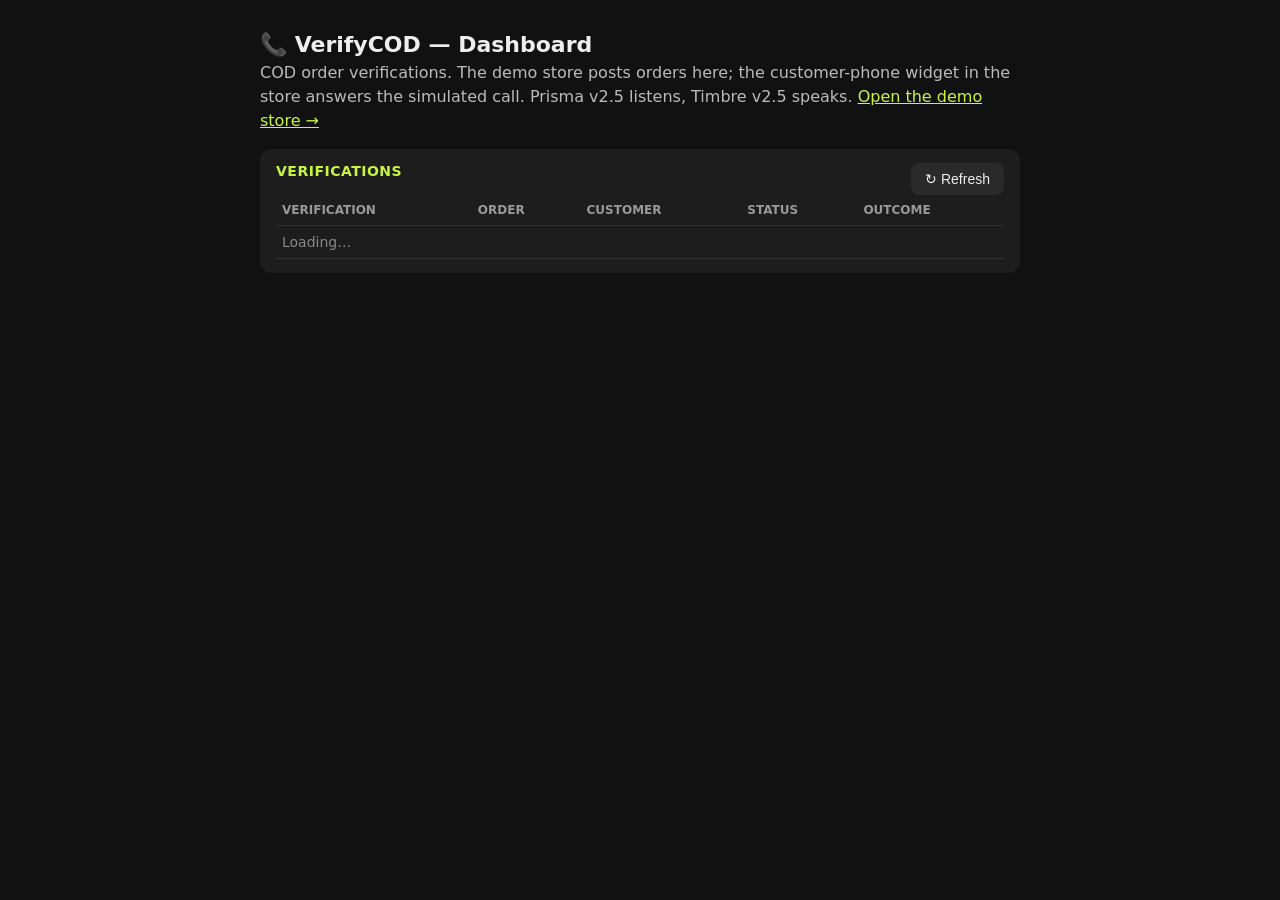
==== verifycod/static/dashboard.html @ 2746e182 "Add VerifyCOD API server" ====
<!doctype html>
<html lang="en">
<head>
<meta charset="utf-8">
<meta name="viewport" content="width=device-width, initial-scale=1">
<title>VerifyCOD — Dashboard</title>
<style>
  body { font-family: system-ui, sans-serif; max-width: 760px; margin: 32px auto; padding: 0 16px; background: #111; color: #eee; }
  h1 { font-size: 22px; margin-bottom: 2px; }
  .sub { color: #bbb; line-height: 1.5; margin-top: 4px; }
  .card { background: #1d1d1d; border-radius: 12px; padding: 14px 16px; margin-top: 14px; }
  .card h2 { font-size: 14px; margin: 0 0 8px; color: #c8f542; text-transform: uppercase; letter-spacing: .5px; }
  .row { display: flex; justify-content: space-between; gap: 12px; padding: 3px 0; font-size: 14px; }
  .row b { font-weight: 600; } .row span { color: #bbb; text-align: right; }
  button { font-size: 14px; padding: 8px 14px; border: 0; border-radius: 8px; background: #c8f542; cursor: pointer; }
  button.ghost { background: #2a2a2a; color: #eee; }
  table { width: 100%; border-collapse: collapse; font-size: 14px; }
  th, td { text-align: left; padding: 8px 6px; border-bottom: 1px solid #333; }
  th { color: #999; font-size: 12px; text-transform: uppercase; }
  tr { cursor: pointer; } tr:hover td { background: #222; }
  .badge { display: inline-block; padding: 3px 10px; border-radius: 999px; font-weight: 700; font-size: 12px; }
  .badge.ok { background: #c8f542; color: #111; }
  .badge.warn { background: #f5b942; color: #111; }
  .badge.bad { background: #f56a42; color: #111; }
  .badge.idle { background: #333; color: #ccc; }
  .turn { padding: 8px 10px; border-radius: 8px; margin-top: 8px; line-height: 1.45; font-size: 14px; }
  .turn.agent { background: #1d2b12; border-left: 3px solid #c8f542; }
  .turn.customer { background: #222; border-left: 3px solid #888; }
  .turn .who { font-size: 11px; text-transform: uppercase; color: #999; }
  pre { background: #0a0a0a; border-radius: 8px; padding: 12px; overflow-x: auto; font-size: 12px; line-height: 1.5; }
  a { color: #c8f542; }
</style>
</head>
<body>
<h1>📞 VerifyCOD — Dashboard</h1>
<p class="sub">COD order verifications. The demo store posts orders here; the
customer-phone widget in the store answers the simulated call. Prisma v2.5
listens, Timbre v2.5 speaks. <a href="http://127.0.0.1:8001/" target="_blank">Open the demo store →</a></p>

<div class="card">
  <h2>Verifications <button class="ghost" id="refreshBtn" style="float:right">↻ Refresh</button></h2>
  <table>
    <thead><tr><th>Verification</th><th>Order</th><th>Customer</th><th>Status</th><th>Outcome</th></tr></thead>
    <tbody id="rows"><tr><td colspan="5" style="color:#888">Loading…</td></tr></tbody>
  </table>
</div>

<div class="card" id="detailCard" style="display:none">
  <h2>Call detail — <span id="detailId"></span></h2>
  <div id="detailMeta"></div>
  <h2 style="margin-top:16px">Transcript</h2>
  <div id="detailTranscript"></div>
  <h2 style="margin-top:16px">Outcome JSON</h2>
  <pre id="detailOutcome">—</pre>
</div>

<script>
const $ = id => document.getElementById(id);
const badge = (status, outcome) => {
  const key = outcome || status;
  const cls = (key === 'CONFIRMED' || key === 'ADDRESS_UPDATED' || key === 'completed') ? 'ok'
    : (key === 'NEEDS_REVIEW' || key === 'needs_review' || key === 'calling' || key === 'queued') ? 'warn'
    : (key === 'CANCELLED_BY_CUSTOMER' || key === 'cancelled') ? 'bad' : 'idle';
  return `<span class="badge ${cls}">${key}</span>`;
};
async function load() {
  const res = await fetch('/v1/verifications?limit=50');
  const data = await res.json();
  $('rows').innerHTML = data.map(v => {
    const o = v.order || {};
    const cust = (o.customer || {}).name || '—';
    const item = (o.items || [{}])[0].name || '—';
    return `<tr data-id="${v.verification_id}">
      <td>${v.verification_id}</td>
      <td>${o.external_order_id || '—'} · ${item} ₹${o.amount || ''}</td>
      <td>${cust}</td>
      <td>${badge(v.status, null)}</td>
      <td>${v.outcome ? badge(null, v.outcome) : '—'}</td>
    </tr>`;
  }).join('') || '<tr><td colspan="5" style="color:#888">No verifications yet — buy something from the demo store.</td></tr>';
  document.querySelectorAll('#rows tr[data-id]').forEach(tr => {
    tr.onclick = () => showDetail(tr.dataset.id);
  });
}
async function showDetail(id) {
  const res = await fetch('/v1/verifications/' + id);
  const v = await res.json();
  const o = v.order || {};
  $('detailCard').style.display = 'block';
  $('detailId').textContent = id;
  $('detailMeta').innerHTML =
    `<div class="row"><b>Customer</b><span>${(o.customer || {}).name || '—'} — ${(o.customer || {}).phone || ''}</span></div>
     <div class="row"><b>Order</b><span>${o.external_order_id || '—'} · ₹${o.amount || ''} ${o.payment_mode || ''}</span></div>
     <div class="row"><b>Status</b><span>${v.status} · attempts ${v.attempts}</span></div>`;
  $('detailTranscript').innerHTML = (v.transcript || []).map(t =>
    `<div class="turn ${t.speaker}"><div class="who">${t.speaker === 'agent' ? '🤖 Agent' : '🧑 Customer'}</div>${t.text}</div>`
  ).join('') || '<p style="color:#888">No turns yet.</p>';
  $('detailOutcome').textContent = v.outcome_detail ? JSON.stringify(v.outcome_detail, null, 2) : '— (call not finished)';
}
$('refreshBtn').onclick = load;
load();
setInterval(load, 5000);
</script>
</body>
</html>
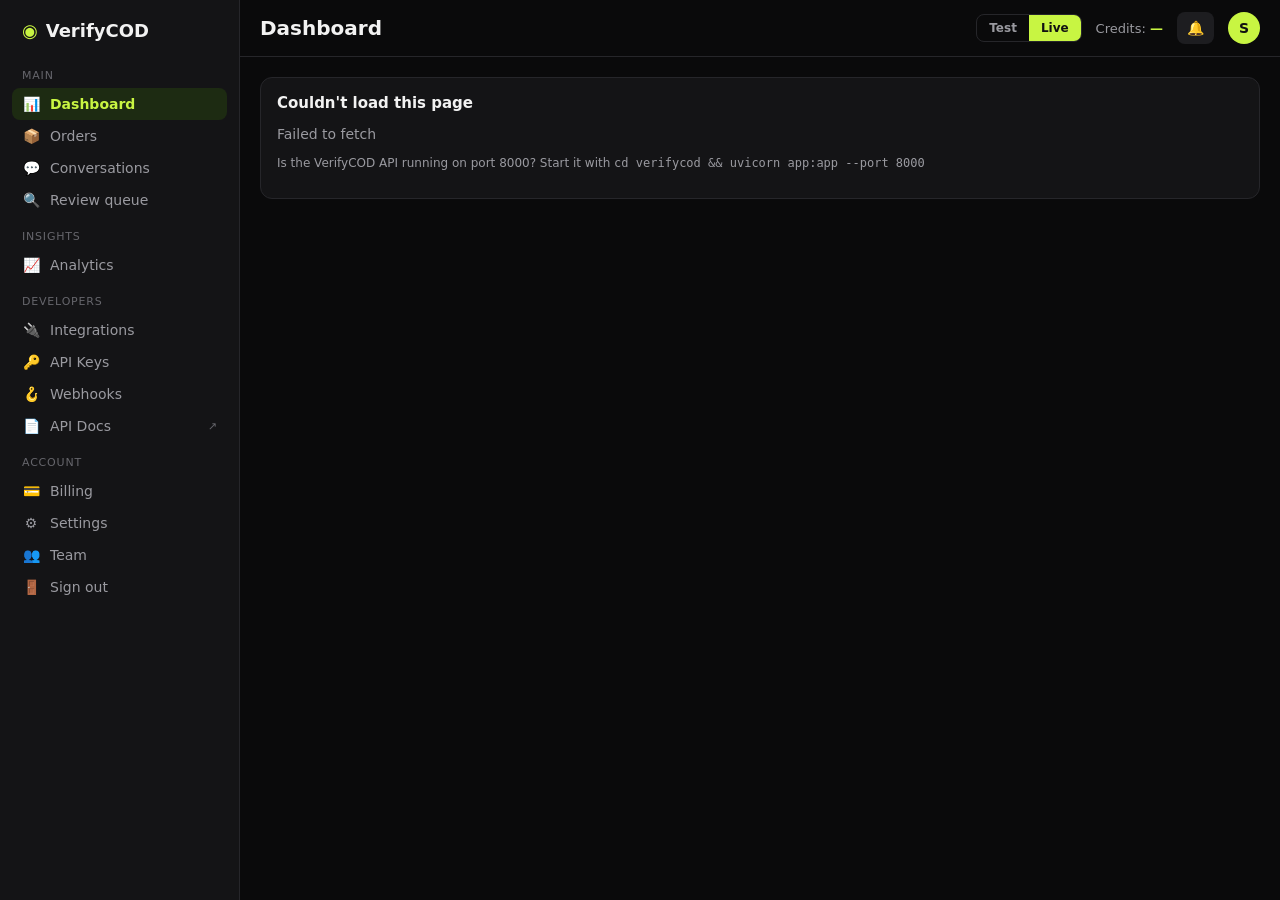
==== commit 4a1a36b1: "Add merchant dashboard" ====
--- a/verifycod/static/dashboard.html
+++ b/verifycod/static/dashboard.html
@@ -5,101 +5,1007 @@
 <meta name="viewport" content="width=device-width, initial-scale=1">
 <title>VerifyCOD — Dashboard</title>
 <style>
-  body { font-family: system-ui, sans-serif; max-width: 760px; margin: 32px auto; padding: 0 16px; background: #111; color: #eee; }
-  h1 { font-size: 22px; margin-bottom: 2px; }
-  .sub { color: #bbb; line-height: 1.5; margin-top: 4px; }
-  .card { background: #1d1d1d; border-radius: 12px; padding: 14px 16px; margin-top: 14px; }
-  .card h2 { font-size: 14px; margin: 0 0 8px; color: #c8f542; text-transform: uppercase; letter-spacing: .5px; }
-  .row { display: flex; justify-content: space-between; gap: 12px; padding: 3px 0; font-size: 14px; }
-  .row b { font-weight: 600; } .row span { color: #bbb; text-align: right; }
-  button { font-size: 14px; padding: 8px 14px; border: 0; border-radius: 8px; background: #c8f542; cursor: pointer; }
-  button.ghost { background: #2a2a2a; color: #eee; }
-  table { width: 100%; border-collapse: collapse; font-size: 14px; }
-  th, td { text-align: left; padding: 8px 6px; border-bottom: 1px solid #333; }
-  th { color: #999; font-size: 12px; text-transform: uppercase; }
-  tr { cursor: pointer; } tr:hover td { background: #222; }
+  :root {
+    --bg: #0a0a0b; --panel: #141416; --panel2: #1d1d20; --line: #26262a;
+    --text: #f2f2f2; --muted: #9a9aa0; --faint: #66666c;
+    --lime: #c8f542; --lime-dim: #1d2b12; --amber: #f5b942; --red: #f56a42; --green: #2fbf4a; --blue: #6aa9ff;
+  }
+  * { box-sizing: border-box; }
+  body { margin: 0; background: var(--bg); color: var(--text); font-family: system-ui, -apple-system, sans-serif; font-size: 14px; }
+  a { color: var(--lime); text-decoration: none; }
+  button { font: inherit; cursor: pointer; border: 0; border-radius: 8px; padding: 8px 14px; background: var(--lime); color: #111; font-weight: 600; }
+  button.ghost { background: var(--panel2); color: var(--text); border: 1px solid var(--line); }
+  button.danger { background: var(--red); color: #fff; }
+  button.sm { padding: 5px 10px; font-size: 12px; }
+  button:disabled { opacity: .45; cursor: default; }
+  input, select, textarea { background: #222; border: 1px solid #444; color: var(--text); border-radius: 8px; padding: 8px 10px; font: inherit; font-size: 13px; }
+  input:focus, select:focus, textarea:focus { outline: 1px solid var(--lime); border-color: var(--lime); }
+  label { display: block; font-size: 12px; color: var(--muted); margin: 12px 0 4px; }
+  h1 { font-size: 20px; margin: 0; }
+  h2 { font-size: 15px; margin: 0 0 10px; }
+  h3 { font-size: 13px; margin: 0 0 8px; color: var(--muted); text-transform: uppercase; letter-spacing: .5px; }
+
+  .shell { display: flex; min-height: 100vh; }
+  .sidebar { width: 240px; flex-shrink: 0; background: var(--panel); border-right: 1px solid var(--line); padding: 16px 12px; position: sticky; top: 0; height: 100vh; overflow-y: auto; }
+  .logo { font-size: 18px; font-weight: 800; padding: 4px 10px 14px; display: flex; align-items: center; gap: 8px; }
+  .logo .dot { color: var(--lime); }
+  .nav-sec { font-size: 11px; color: var(--faint); text-transform: uppercase; letter-spacing: .8px; padding: 14px 10px 6px; }
+  .nav-item { display: flex; align-items: center; gap: 10px; padding: 8px 10px; border-radius: 8px; color: var(--muted); cursor: pointer; font-size: 14px; }
+  .nav-item:hover { background: var(--panel2); color: var(--text); }
+  .nav-item.active { background: var(--lime-dim); color: var(--lime); font-weight: 600; }
+  .nav-item .ico { width: 18px; text-align: center; }
+  .nav-item .cnt { margin-left: auto; background: var(--amber); color: #111; font-size: 11px; font-weight: 700; border-radius: 999px; padding: 1px 7px; }
+  .nav-item .ext { margin-left: auto; font-size: 11px; color: var(--faint); }
+  .main { flex: 1; min-width: 0; display: flex; flex-direction: column; }
+  .topbar { display: flex; align-items: center; gap: 14px; padding: 12px 20px; border-bottom: 1px solid var(--line); background: var(--bg); position: sticky; top: 0; z-index: 20; }
+  .topbar .spacer { flex: 1; }
+  .hamburger { display: none; background: var(--panel2); color: var(--text); padding: 8px 10px; }
+  .mode-toggle { display: flex; border: 1px solid var(--line); border-radius: 8px; overflow: hidden; }
+  .mode-toggle button { border-radius: 0; padding: 6px 12px; background: transparent; color: var(--muted); font-size: 12px; }
+  .mode-toggle button.on { background: var(--lime); color: #111; }
+  .credits { font-size: 13px; color: var(--muted); white-space: nowrap; }
+  .credits b { color: var(--lime); }
+  .bell { position: relative; background: var(--panel2); color: var(--text); padding: 8px 10px; }
+  .bell .dot { position: absolute; top: 6px; right: 6px; width: 8px; height: 8px; border-radius: 50%; background: var(--red); }
+  .avatar { width: 32px; height: 32px; border-radius: 50%; background: var(--lime); color: #111; font-weight: 700; display: flex; align-items: center; justify-content: center; cursor: pointer; flex-shrink: 0; }
+  .content { padding: 20px; max-width: 1180px; width: 100%; margin: 0 auto; }
+  .page-sub { color: var(--muted); font-size: 13px; margin: 4px 0 18px; }
+
+  .grid { display: grid; gap: 14px; }
+  .grid.kpis { grid-template-columns: repeat(auto-fit, minmax(160px, 1fr)); }
+  .grid.two { grid-template-columns: 1.6fr 1fr; }
+  .grid.three { grid-template-columns: repeat(3, 1fr); }
+  .card { background: var(--panel); border: 1px solid var(--line); border-radius: 12px; padding: 16px; margin-bottom: 14px; }
+  .kpi .num { font-size: 26px; font-weight: 800; margin: 4px 0 2px; }
+  .kpi .lbl { color: var(--muted); font-size: 12px; }
   .badge { display: inline-block; padding: 3px 10px; border-radius: 999px; font-weight: 700; font-size: 12px; }
-  .badge.ok { background: #c8f542; color: #111; }
-  .badge.warn { background: #f5b942; color: #111; }
-  .badge.bad { background: #f56a42; color: #111; }
+  .badge.ok { background: var(--lime); color: #111; }
+  .badge.warn { background: var(--amber); color: #111; }
+  .badge.bad { background: var(--red); color: #fff; }
   .badge.idle { background: #333; color: #ccc; }
-  .turn { padding: 8px 10px; border-radius: 8px; margin-top: 8px; line-height: 1.45; font-size: 14px; }
-  .turn.agent { background: #1d2b12; border-left: 3px solid #c8f542; }
-  .turn.customer { background: #222; border-left: 3px solid #888; }
-  .turn .who { font-size: 11px; text-transform: uppercase; color: #999; }
+  .badge.info { background: #22344d; color: var(--blue); }
+  table { width: 100%; border-collapse: collapse; font-size: 13px; }
+  th { text-align: left; color: var(--muted); font-size: 11px; text-transform: uppercase; letter-spacing: .5px; padding: 8px 10px; border-bottom: 1px solid var(--line); }
+  td { padding: 10px; border-bottom: 1px solid var(--line); vertical-align: middle; }
+  tr:hover td { background: var(--panel2); }
+  tr.clickable { cursor: pointer; }
+  .mono { font-family: ui-monospace, monospace; font-size: 12px; }
+  .muted { color: var(--muted); }
+  .small { font-size: 12px; }
+  .row-flex { display: flex; gap: 10px; align-items: center; flex-wrap: wrap; }
+  .alert { border: 1px solid var(--amber); background: #2a2113; border-radius: 10px; padding: 10px 14px; font-size: 13px; margin-bottom: 10px; }
+  .alert.red { border-color: var(--red); background: #2a1512; }
+  .feed-item { padding: 10px 0; border-bottom: 1px solid var(--line); font-size: 13px; }
+  .feed-item:last-child { border-bottom: 0; }
+  .empty { text-align: center; color: var(--muted); padding: 36px 16px; }
+  .empty button { margin-top: 12px; }
+  .tabs { display: flex; gap: 4px; border-bottom: 1px solid var(--line); margin-bottom: 16px; flex-wrap: wrap; }
+  .tabs button { background: transparent; color: var(--muted); border-radius: 8px 8px 0 0; padding: 8px 14px; }
+  .tabs button.on { color: var(--lime); border-bottom: 2px solid var(--lime); }
+  .chip { display: inline-block; padding: 2px 8px; border-radius: 999px; background: var(--panel2); border: 1px solid var(--line); font-size: 11px; margin: 2px 2px 2px 0; }
   pre { background: #0a0a0a; border-radius: 8px; padding: 12px; overflow-x: auto; font-size: 12px; line-height: 1.5; }
-  a { color: #c8f542; }
+  .turn { padding: 8px 10px; border-radius: 8px; margin-top: 8px; line-height: 1.5; font-size: 13px; }
+  .turn.agent { background: var(--lime-dim); border-left: 3px solid var(--lime); }
+  .turn.customer { background: var(--panel2); border-left: 3px solid #888; }
+  .turn .who { font-size: 10px; text-transform: uppercase; color: var(--muted); }
+  .turn.playing { outline: 1px solid var(--lime); }
+  .bar-row { display: flex; align-items: center; gap: 10px; margin: 8px 0; font-size: 13px; }
+  .bar-row .lbl { width: 130px; color: var(--muted); flex-shrink: 0; overflow: hidden; text-overflow: ellipsis; white-space: nowrap; }
+  .bar-track { flex: 1; height: 10px; background: var(--panel2); border-radius: 5px; overflow: hidden; }
+  .bar-fill { height: 100%; background: var(--lime); border-radius: 5px; }
+  .bar-row .val { width: 44px; text-align: right; }
+
+  .overlay { position: fixed; inset: 0; background: rgba(0,0,0,.6); z-index: 40; display: none; }
+  .overlay.open { display: block; }
+  .drawer { position: fixed; top: 0; right: 0; bottom: 0; width: min(480px, 92vw); background: var(--panel); border-left: 1px solid var(--line); z-index: 50; padding: 20px; overflow-y: auto; transform: translateX(100%); transition: transform .2s; }
+  .drawer.open { transform: translateX(0); }
+  .modal { position: fixed; top: 50%; left: 50%; transform: translate(-50%, -50%); width: min(560px, 92vw); background: var(--panel); border: 1px solid var(--line); border-radius: 14px; z-index: 60; padding: 20px; display: none; max-height: 86vh; overflow-y: auto; }
+  .modal.open { display: block; }
+  .search-overlay { position: fixed; top: 12vh; left: 50%; transform: translateX(-50%); width: min(560px, 92vw); background: var(--panel); border: 1px solid var(--line); border-radius: 14px; z-index: 60; padding: 14px; display: none; }
+  .search-overlay.open { display: block; }
+  .search-overlay input { width: 100%; font-size: 16px; padding: 12px; }
+  .search-hit { padding: 10px; border-radius: 8px; cursor: pointer; font-size: 13px; }
+  .search-hit:hover { background: var(--panel2); }
+  .toast { position: fixed; bottom: 20px; left: 50%; transform: translateX(-50%); background: var(--lime); color: #111; font-weight: 600; padding: 10px 18px; border-radius: 999px; z-index: 80; display: none; }
+  .toast.show { display: block; }
+
+  @media (max-width: 860px) {
+    .sidebar { position: fixed; left: 0; top: 0; bottom: 0; z-index: 45; transform: translateX(-100%); transition: transform .2s; }
+    .sidebar.open { transform: translateX(0); }
+    .hamburger { display: block; }
+    .grid.two, .grid.three { grid-template-columns: 1fr; }
+  }
 </style>
 </head>
 <body>
-<h1>📞 VerifyCOD — Dashboard</h1>
-<p class="sub">COD order verifications. The demo store posts orders here; the
-customer-phone widget in the store answers the simulated call. Prisma v2.5
-listens, Timbre v2.5 speaks. <a href="http://127.0.0.1:8001/" target="_blank">Open the demo store →</a></p>
-
-<div class="card">
-  <h2>Verifications <button class="ghost" id="refreshBtn" style="float:right">↻ Refresh</button></h2>
-  <table>
-    <thead><tr><th>Verification</th><th>Order</th><th>Customer</th><th>Status</th><th>Outcome</th></tr></thead>
-    <tbody id="rows"><tr><td colspan="5" style="color:#888">Loading…</td></tr></tbody>
-  </table>
+<div class="shell">
+  <aside class="sidebar" id="sidebar">
+    <div class="logo"><span class="dot">◉</span> VerifyCOD</div>
+    <div class="nav-sec">Main</div>
+    <div class="nav-item" data-route="#/"><span class="ico">📊</span> Dashboard</div>
+    <div class="nav-item" data-route="#/orders"><span class="ico">📦</span> Orders</div>
+    <div class="nav-item" data-route="#/conversations"><span class="ico">💬</span> Conversations</div>
+    <div class="nav-item" data-route="#/review"><span class="ico">🔍</span> Review queue <span class="cnt" id="reviewCount" style="display:none">0</span></div>
+    <div class="nav-sec">Insights</div>
+    <div class="nav-item" data-route="#/analytics"><span class="ico">📈</span> Analytics</div>
+    <div class="nav-sec">Developers</div>
+    <div class="nav-item" data-route="#/integrations"><span class="ico">🔌</span> Integrations</div>
+    <div class="nav-item" data-route="#/developers/keys"><span class="ico">🔑</span> API Keys</div>
+    <div class="nav-item" data-route="#/developers/webhooks"><span class="ico">🪝</span> Webhooks</div>
+    <div class="nav-item" data-route="https://github.com/Shahjan00/VerifyCOD" data-external="1"><span class="ico">📄</span> API Docs <span class="ext">↗</span></div>
+    <div class="nav-sec">Account</div>
+    <div class="nav-item" data-route="#/billing"><span class="ico">💳</span> Billing</div>
+    <div class="nav-item" data-route="#/settings"><span class="ico">⚙️</span> Settings</div>
+    <div class="nav-item" data-route="#/team"><span class="ico">👥</span> Team</div>
+    <div class="nav-item" data-route="#/logout"><span class="ico">🚪</span> Sign out</div>
+  </aside>
+
+  <div class="main">
+    <div class="topbar">
+      <button class="hamburger" id="hamburger">☰</button>
+      <h1 id="pageTitle">Dashboard</h1>
+      <div class="spacer" style="flex:1"></div>
+      <div class="mode-toggle" id="modeToggle">
+        <button data-mode="test">Test</button>
+        <button data-mode="live" class="on">Live</button>
+      </div>
+      <span class="credits">Credits: <b id="creditsLeft">—</b></span>
+      <button class="bell" id="bellBtn">🔔<span class="dot" id="bellDot" style="display:none"></span></button>
+      <div class="avatar" id="avatarBtn" title="StyleKart — Owner">S</div>
+    </div>
+    <div class="content" id="app"></div>
+  </div>
 </div>
 
-<div class="card" id="detailCard" style="display:none">
-  <h2>Call detail — <span id="detailId"></span></h2>
-  <div id="detailMeta"></div>
-  <h2 style="margin-top:16px">Transcript</h2>
-  <div id="detailTranscript"></div>
-  <h2 style="margin-top:16px">Outcome JSON</h2>
-  <pre id="detailOutcome">—</pre>
+<div class="overlay" id="overlay"></div>
+<aside class="drawer" id="drawer"></aside>
+<div class="modal" id="modal"></div>
+<div class="search-overlay" id="searchOverlay">
+  <input id="searchInput" placeholder="Search order id, phone, customer…  (Esc to close)" autocomplete="off">
+  <div id="searchResults" style="margin-top:8px"></div>
 </div>
+<div class="toast" id="toast"></div>
 
 <script>
+const API = 'http://127.0.0.1:8000';
 const $ = id => document.getElementById(id);
-const badge = (status, outcome) => {
-  const key = outcome || status;
-  const cls = (key === 'CONFIRMED' || key === 'ADDRESS_UPDATED' || key === 'completed') ? 'ok'
-    : (key === 'NEEDS_REVIEW' || key === 'needs_review' || key === 'calling' || key === 'queued') ? 'warn'
-    : (key === 'CANCELLED_BY_CUSTOMER' || key === 'cancelled') ? 'bad' : 'idle';
-  return `<span class="badge ${cls}">${key}</span>`;
+const esc = s => String(s ?? '').replace(/[&<>"']/g, c => ({'&':'&amp;','<':'&lt;','>':'&gt;','"':'&quot;',"'":'&#39;'}[c]));
+const fmtINR = n => '₹' + Number(n || 0).toLocaleString('en-IN');
+const fmtDate = t => t ? new Date(t * 1000).toLocaleString('en-IN', { day: 'numeric', month: 'short', hour: '2-digit', minute: '2-digit' }) : '—';
+const maskPhone = p => { const d = String(p || '').replace(/\D/g, ''); return d.length > 4 ? '+' + d.slice(0, 2) + ' ' + d.slice(2, 7) + '****' + d.slice(-1) : p; };
+
+async function api(path, opts = {}) {
+  const res = await fetch(API + path, {
+    headers: { 'Content-Type': 'application/json', ...(opts.headers || {}) },
+    ...opts,
+  });
+  const data = await res.json().catch(() => ({}));
+  if (!res.ok) throw new Error(data.detail || ('HTTP ' + res.status));
+  return data;
+}
+function toast(msg) {
+  const t = $('toast'); t.textContent = msg; t.classList.add('show');
+  setTimeout(() => t.classList.remove('show'), 2600);
+}
+function copyText(txt, msg) {
+  (navigator.clipboard ? navigator.clipboard.writeText(txt) : Promise.reject())
+    .then(() => toast(msg || 'Copied'))
+    .catch(() => { const ta = document.createElement('textarea'); ta.value = txt; document.body.appendChild(ta); ta.select(); document.execCommand('copy'); ta.remove(); toast(msg || 'Copied'); });
+}
+
+function openDrawer(html) { $('drawer').innerHTML = html; $('drawer').classList.add('open'); $('overlay').classList.add('open'); }
+function closeDrawer() { $('drawer').classList.remove('open'); if (!$('modal').classList.contains('open')) $('overlay').classList.remove('open'); $('sidebar').classList.remove('open'); }
+function openModal(html) { $('modal').innerHTML = html; $('modal').classList.add('open'); $('overlay').classList.add('open'); }
+function closeModal() { $('modal').classList.remove('open'); if (!$('drawer').classList.contains('open')) $('overlay').classList.remove('open'); }
+$('overlay').onclick = () => { closeDrawer(); closeModal(); closeSearch(); };
+$('hamburger').onclick = () => $('sidebar').classList.toggle('open');
+
+let mode = localStorage.getItem('vc_mode') || 'live';
+function renderMode() {
+  document.querySelectorAll('#modeToggle button').forEach(b => b.classList.toggle('on', b.dataset.mode === mode));
+}
+document.querySelectorAll('#modeToggle button').forEach(b => b.onclick = () => {
+  mode = b.dataset.mode; localStorage.setItem('vc_mode', mode); renderMode();
+  toast(mode === 'test' ? 'Test mode — sandbox data only' : 'Live mode');
+  route();
+});
+renderMode();
+
+function openSearch() { $('searchOverlay').classList.add('open'); $('searchInput').value = ''; $('searchResults').innerHTML = ''; $('searchInput').focus(); }
+function closeSearch() { $('searchOverlay').classList.remove('open'); }
+document.addEventListener('keydown', e => {
+  if ((e.metaKey || e.ctrlKey) && e.key.toLowerCase() === 'k') { e.preventDefault(); openSearch(); }
+  if (e.key === 'Escape') { closeSearch(); closeDrawer(); closeModal(); }
+});
+let searchCache = null;
+$('searchInput').addEventListener('input', async e => {
+  const q = e.target.value.trim().toLowerCase();
+  if (q.length < 2) { $('searchResults').innerHTML = ''; return; }
+  try {
+    if (!searchCache) searchCache = await api('/v1/verifications?limit=100');
+    const hits = searchCache.filter(v => {
+      const o = v.order || {};
+      return (v.verification_id || '').toLowerCase().includes(q)
+        || (o.external_order_id || '').toLowerCase().includes(q)
+        || ((o.customer || {}).name || '').toLowerCase().includes(q)
+        || ((o.customer || {}).phone || '').includes(q);
+    }).slice(0, 8);
+    $('searchResults').innerHTML = hits.length ? hits.map(v => {
+      const o = v.order || {};
+      return `<div class="search-hit" onclick="closeSearch(); location.hash='#/orders'; openOrderDrawer('${v.verification_id}')">
+        <b>${esc((o.customer || {}).name || '—')}</b> · ${esc(o.external_order_id || v.verification_id)}
+        <span class="muted"> — ${esc(v.outcome || v.status)}</span></div>`;
+    }).join('') : '<p class="muted small" style="padding:8px">No matches.</p>';
+  } catch (err) { $('searchResults').innerHTML = '<p class="muted small" style="padding:8px">Search unavailable — is the API running?</p>'; }
+});
+
+function lineChart(days) {
+  const W = 560, H = 180, P = 28;
+  const maxV = Math.max(1, ...days.flatMap(d => [d.total || 0, d.confirmed || 0]));
+  const x = i => P + (i * (W - 2 * P)) / Math.max(1, days.length - 1);
+  const y = v => H - P - (v / maxV) * (H - 2 * P);
+  const line = key => days.map((d, i) => (i ? 'L' : 'M') + x(i).toFixed(1) + ',' + y(d[key] || 0).toFixed(1)).join(' ');
+  const pts = (key, color) => days.map((d, i) => `<circle cx="${x(i)}" cy="${y(d[key] || 0)}" r="3" fill="${color}"/>`).join('');
+  return `<svg viewBox="0 0 ${W} ${H}" style="width:100%">
+    <line x1="${P}" y1="${H - P}" x2="${W - P}" y2="${H - P}" stroke="#26262a"/>
+    <line x1="${P}" y1="${P}" x2="${P}" y2="${H - P}" stroke="#26262a"/>
+    <path d="${line('total')}" fill="none" stroke="#888" stroke-width="2"/>${pts('total', '#888')}
+    <path d="${line('confirmed')}" fill="none" stroke="#c8f542" stroke-width="2"/>${pts('confirmed', '#c8f542')}
+    <text x="${P}" y="14" fill="#9a9aa0" font-size="11">Total (grey) vs Confirmed (lime) — last ${days.length} days</text>
+    ${days.map((d, i) => `<text x="${x(i)}" y="${H - 8}" fill="#66666c" font-size="10" text-anchor="middle">${esc(d.date.slice(5))}</text>`).join('')}
+  </svg>`;
+}
+function donutChart(split) {
+  const total = Object.values(split).reduce((a, b) => a + b, 0) || 1;
+  const colors = { CONFIRMED: '#c8f542', ADDRESS_UPDATED: '#6aa9ff', CANCELLED_BY_CUSTOMER: '#f56a42', RESCHEDULED: '#f5b942', WRONG_PERSON: '#888', CALLBACK_REQUESTED: '#b48cf2', NEEDS_REVIEW: '#f5b942' };
+  let off = 25, segs = '';
+  for (const [k, v] of Object.entries(split)) {
+    const frac = v / total;
+    segs += `<circle r="15.915" cx="21" cy="21" fill="transparent" stroke="${colors[k] || '#888'}" stroke-width="6" stroke-dasharray="${(frac * 100).toFixed(1)} ${100 - frac * 100}" stroke-dashoffset="${off}"/>`;
+    off -= frac * 100;
+  }
+  return `<div style="display:flex; gap:16px; align-items:center; flex-wrap:wrap">
+    <svg viewBox="0 0 42 42" style="width:120px; height:120px">${segs}
+      <text x="21" y="22" fill="#f2f2f2" font-size="8" text-anchor="middle" font-weight="700">${total}</text>
+      <text x="21" y="29" fill="#9a9aa0" font-size="4.5" text-anchor="middle">calls</text></svg>
+    <div>${Object.entries(split).map(([k, v]) => `<div class="small" style="margin:4px 0"><span style="display:inline-block; width:10px; height:10px; border-radius:2px; background:${colors[k] || '#888'}; margin-right:6px"></span>${esc(k)} — <b>${v}</b> (${Math.round(v / total * 100)}%)</div>`).join('')}</div>
+  </div>`;
+}
+function barList(items) {
+  const max = Math.max(1, ...items.map(i => i.value));
+  return items.map(i => `<div class="bar-row"><span class="lbl">${esc(i.label)}</span>
+    <div class="bar-track"><div class="bar-fill" style="width:${Math.round(i.value / max * 100)}%"></div></div>
+    <span class="val">${i.value}</span></div>`).join('');
+}
+function outcomeBadge(v) {
+  const o = v.outcome || v.status;
+  const cls = (o === 'CONFIRMED' || o === 'ADDRESS_UPDATED') ? 'ok' : o === 'NEEDS_REVIEW' ? 'warn' : (o === 'CANCELLED_BY_CUSTOMER' || o === 'cancelled') ? 'bad' : 'idle';
+  return `<span class="badge ${cls}">${esc(o)}</span>`;
+}
+function statusBadge(s) {
+  const cls = s === 'completed' ? 'ok' : s === 'needs_review' ? 'warn' : s === 'cancelled' ? 'bad' : s === 'calling' ? 'info' : 'idle';
+  return `<span class="badge ${cls}">${esc(s)}</span>`;
+}
+// --- router ---
+const ROUTES = {
+  '/': { title: 'Dashboard', render: pageDashboard },
+  '/orders': { title: 'Orders', render: pageOrders },
+  '/conversations': { title: 'Conversations', render: pageConversations },
+  '/review': { title: 'Review queue', render: pageReview },
+  '/analytics': { title: 'Analytics', render: pageAnalytics },
+  '/integrations': { title: 'Integrations', render: pageIntegrations },
+  '/developers/keys': { title: 'API Keys', render: pageApiKeys },
+  '/developers/webhooks': { title: 'Webhooks', render: pageWebhooks },
+  '/billing': { title: 'Billing', render: pageBilling },
+  '/settings': { title: 'Settings', render: pageSettings },
+  '/team': { title: 'Team', render: pageTeam },
+  '/logout': { title: 'Signed out', render: pageLogout },
 };
-async function load() {
-  const res = await fetch('/v1/verifications?limit=50');
-  const data = await res.json();
-  $('rows').innerHTML = data.map(v => {
-    const o = v.order || {};
-    const cust = (o.customer || {}).name || '—';
-    const item = (o.items || [{}])[0].name || '—';
-    return `<tr data-id="${v.verification_id}">
-      <td>${v.verification_id}</td>
-      <td>${o.external_order_id || '—'} · ${item} ₹${o.amount || ''}</td>
-      <td>${cust}</td>
-      <td>${badge(v.status, null)}</td>
-      <td>${v.outcome ? badge(null, v.outcome) : '—'}</td>
-    </tr>`;
-  }).join('') || '<tr><td colspan="5" style="color:#888">No verifications yet — buy something from the demo store.</td></tr>';
-  document.querySelectorAll('#rows tr[data-id]').forEach(tr => {
-    tr.onclick = () => showDetail(tr.dataset.id);
+let pollers = [];
+function stopPollers() { pollers.forEach(clearInterval); pollers = []; }
+async function route() {
+  stopPollers(); closeDrawer();
+  const hash = location.hash.replace(/^#/, '') || '/';
+  const [path, param] = hash.split('/').filter(Boolean).length ? (() => {
+    const parts = hash.split('/').filter(Boolean);
+    if (parts[0] === 'conversations' && parts[1]) return ['/conversations/:id', parts[1]];
+    return ['/' + parts.join('/'), null];
+  })() : ['/', null];
+  const r = ROUTES[path] || ROUTES['/'];
+  $('pageTitle').textContent = r.title;
+  document.querySelectorAll('.nav-item[data-route]').forEach(n => {
+    const rt = n.dataset.route;
+    n.classList.toggle('active', !n.dataset.external && (rt === '#' + path || (path === '/' && rt === '#/')));
   });
-}
-async function showDetail(id) {
-  const res = await fetch('/v1/verifications/' + id);
-  const v = await res.json();
+  $('app').innerHTML = '<p class="muted">Loading…</p>';
+  try { await r.render($('app'), param); }
+  catch (err) { $('app').innerHTML = `<div class="card"><h2>Couldn't load this page</h2><p class="muted">${esc(err.message)}</p><p class="small muted">Is the VerifyCOD API running on port 8000? Start it with <span class="mono">cd verifycod && uvicorn app:app --port 8000</span></p></div>`; }
+  updateCredits(); updateReviewBadge();
+}
+window.addEventListener('hashchange', route);
+document.querySelectorAll('.nav-item[data-route]').forEach(n => n.onclick = () => {
+  if (n.dataset.external) { window.open(n.dataset.route, '_blank'); return; }
+  location.hash = n.dataset.route.slice(1) || '/';
+  $('sidebar').classList.remove('open');
+});
+$('bellBtn').onclick = async () => {
+  try {
+    const s = await api('/v1/analytics/summary');
+    const alerts = (s.alerts || []).map(a => `<div class="feed-item">⚠️ ${esc(a.message)}</div>`).join('');
+    const review = await api('/v1/verifications?status=needs_review&limit=5');
+    openModal(`<h2>Notifications</h2>${alerts || '<p class="muted">No alerts.</p>'}
+      <h3 style="margin-top:16px">Review queue</h3>
+      ${review.length ? review.map(v => `<div class="feed-item">${esc((v.order || {}).customer?.name || '—')} — ${esc(v.outcome || v.status)}</div>`).join('') : '<p class="muted">Review queue is clear.</p>'}
+      <div style="margin-top:16px; text-align:right"><button class="ghost" onclick="closeModal()">Close</button></div>`);
+    $('bellDot').style.display = 'none';
+  } catch (e) { toast('Could not load notifications'); }
+};
+$('avatarBtn').onclick = () => openModal(`<h2>StyleKart — Owner</h2>
+  <p class="muted">Signed in as the demo merchant (ID 1). No real auth in this demo build.</p>
+  <div class="row-flex"><button class="ghost" onclick="closeModal()">Close</button>
+  <button onclick="location.hash='#/logout'; closeModal()">Sign out</button></div>`);
+async function updateCredits() {
+  try { const b = await api('/v1/billing'); $('creditsLeft').textContent = Number(b.credits_left).toFixed(0); }
+  catch (e) { $('creditsLeft').textContent = '—'; }
+}
+async function updateReviewBadge() {
+  try {
+    const q = await api('/v1/verifications?status=needs_review&limit=100');
+    const el = $('reviewCount');
+    el.style.display = q.length ? '' : 'none'; el.textContent = q.length;
+    $('bellDot').style.display = q.length ? '' : 'none';
+  } catch (e) { /* ignore */ }
+}
+
+// --- shared: test order + CSV export ---
+async function sendTestOrder() {
+  const order = {
+    external_order_id: 'SK-TEST-' + Date.now(),
+    customer: { name: 'Ramesh Patel', phone: '+919876543210', language_hint: 'hi-en' },
+    address: { line1: 'Flat 302, Shanti Nagar', landmark: 'near Hanuman mandir', city: 'Vadodara', state: 'Gujarat', pincode: '390001' },
+    items: [{ name: 'Phone Case', qty: 1, price: 499 }],
+    amount: 499, currency: 'INR', payment_mode: 'COD',
+    options: { call_now: true, max_attempts: 3, metadata: { campaign: 'test' } },
+  };
+  const data = await api('/v1/orders', { method: 'POST', body: JSON.stringify(order) });
+  toast('Test order sent — ' + data.verification_id);
+  return data;
+}
+function downloadCsv(filename, rows) {
+  const csv = rows.map(r => r.map(c => '"' + String(c ?? '').replace(/"/g, '""') + '"').join(',')).join('\n');
+  const a = document.createElement('a');
+  a.href = URL.createObjectURL(new Blob([csv], { type: 'text/csv' }));
+  a.download = filename; a.click();
+}
+
+// --- 1. Dashboard ---
+async function pageDashboard(app) {
+  const s = await api('/v1/analytics/summary');
+  const k = s.kpis || {};
+  const modeBanner = mode === 'test' ? `<div class="alert">You're in <b>Test</b> mode — orders here are sandbox data. Switch to Live in the top bar for real orders.</div>` : '';
+  app.innerHTML = `
+    ${modeBanner}
+    ${(s.alerts || []).map(a => `<div class="alert ${a.type === 'error' ? 'red' : ''}">⚠️ ${esc(a.message)}</div>`).join('')}
+    <div class="grid kpis">
+      <div class="card kpi"><div class="lbl">Orders received</div><div class="num">${k.orders || 0}</div></div>
+      <div class="card kpi"><div class="lbl">Calls made</div><div class="num">${k.calls || 0}</div></div>
+      <div class="card kpi"><div class="lbl">Confirmation rate</div><div class="num">${Math.round((k.confirmation_rate || 0) * 100)}%</div></div>
+      <div class="card kpi"><div class="lbl">Cancellations</div><div class="num">${k.cancellations || 0}</div></div>
+      <div class="card kpi"><div class="lbl">Addresses fixed</div><div class="num">${k.addresses_fixed || 0}</div></div>
+      <div class="card kpi"><div class="lbl">Est. money saved</div><div class="num">${fmtINR(k.money_saved || 0)}</div><div class="lbl">return shipping avoided</div></div>
+    </div>
+    <div class="grid two">
+      <div class="card"><h2>Orders &amp; outcomes</h2>${(s.outcomes_by_day || []).length ? lineChart(s.outcomes_by_day) : '<p class="muted">No data yet — send a test order.</p>'}</div>
+      <div class="card"><h2>Outcomes</h2>${Object.keys(s.outcome_split || {}).length ? donutChart(s.outcome_split) : '<p class="muted">No completed calls yet.</p>'}</div>
+    </div>
+    <div class="grid two">
+      <div class="card"><h2>Live activity</h2><div id="activityFeed"></div></div>
+      <div class="card"><h2>Quick actions</h2>
+        <div class="row-flex">
+          <button onclick="sendTestOrder().then(() => route())">➕ Add test order</button>
+          <button class="ghost" onclick="location.hash='#/integrations'">⬆ Upload CSV</button>
+          <button class="ghost" onclick="copyFirstKey()">📋 Copy API key</button>
+        </div>
+        <p class="muted small" style="margin-top:14px">Demo store: <a href="http://127.0.0.1:8001/" target="_blank">open the store →</a> place a COD order and the verification call rings on the customer phone.</p>
+      </div>
+    </div>`;
+  const renderFeed = async () => {
+    try {
+      const vers = await api('/v1/verifications?limit=10');
+      $('activityFeed').innerHTML = vers.length ? vers.map(v => {
+        const o = v.order || {};
+        return `<div class="feed-item">📞 Call to <b>${esc((o.customer || {}).name || '—')}</b> — ${esc(v.outcome || v.status)} <span class="muted">· ${fmtDate(v.created_at)}</span></div>`;
+      }).join('') : '<p class="muted">No activity yet.</p>';
+    } catch (e) { /* keep old feed */ }
+  };
+  renderFeed();
+  pollers.push(setInterval(renderFeed, 10000));
+}
+async function copyFirstKey() {
+  try {
+    const keys = await api('/v1/api-keys');
+    const active = keys.find(k => k.status === 'active');
+    if (!active) { toast('No active API key — create one under API Keys'); return; }
+    copyText(active.prefix + '…', 'Key prefix copied (full keys are shown only once, at creation)');
+  } catch (e) { toast('Could not load keys'); }
+}
+
+// --- 2. Orders ---
+let ordersCache = [];
+async function pageOrders(app) {
+  const vers = await api('/v1/verifications?limit=100');
+  ordersCache = vers;
+  app.innerHTML = `
+    <p class="page-sub">Every COD order and its verification status. Click a row for the full timeline.</p>
+    <div class="card">
+      <div class="row-flex" style="margin-bottom:12px">
+        <input id="ordSearch" placeholder="Search phone / order id / name…" style="flex:1; min-width:180px">
+        <select id="ordStatus"><option value="">All statuses</option><option>queued</option><option>calling</option><option>completed</option><option>needs_review</option><option>cancelled</option></select>
+        <select id="ordOutcome"><option value="">All outcomes</option><option>CONFIRMED</option><option>ADDRESS_UPDATED</option><option>CANCELLED_BY_CUSTOMER</option><option>RESCHEDULED</option><option>WRONG_PERSON</option><option>CALLBACK_REQUESTED</option><option>NEEDS_REVIEW</option></select>
+        <button class="ghost" id="ordExport">Export CSV</button>
+      </div>
+      <div class="row-flex" id="ordBulk" style="margin-bottom:12px; display:none">
+        <span class="small muted" id="ordBulkCount"></span>
+        <button class="sm" onclick="bulkRetry()">Retry selected</button>
+        <button class="sm danger" onclick="bulkCancel()">Cancel selected</button>
+      </div>
+      <div style="overflow-x:auto"><table>
+        <thead><tr><th></th><th>Order</th><th>Customer</th><th>Phone</th><th>Amount</th><th>Status</th><th>Outcome</th><th>Attempts</th><th>Created</th></tr></thead>
+        <tbody id="ordRows"></tbody>
+      </table></div>
+      <div id="ordEmpty"></div>
+    </div>`;
+  const render = () => {
+    const q = ($('ordSearch').value || '').toLowerCase();
+    const st = $('ordStatus').value, oc = $('ordOutcome').value;
+    const rows = ordersCache.filter(v => {
+      const o = v.order || {};
+      const hay = ((o.external_order_id || '') + ' ' + ((o.customer || {}).name || '') + ' ' + ((o.customer || {}).phone || '')).toLowerCase();
+      return (!q || hay.includes(q)) && (!st || v.status === st) && (!oc || v.outcome === oc);
+    });
+    $('ordRows').innerHTML = rows.map(v => {
+      const o = v.order || {};
+      return `<tr class="clickable" onclick="openOrderDrawer('${v.verification_id}')">
+        <td onclick="event.stopPropagation()"><input type="checkbox" class="ordSel" value="${v.verification_id}"></td>
+        <td class="mono">${esc(o.external_order_id || v.verification_id)}</td>
+        <td>${esc((o.customer || {}).name || '—')}</td>
+        <td>${maskPhone((o.customer || {}).phone)}</td>
+        <td>${fmtINR(o.amount)}</td>
+        <td>${statusBadge(v.status)}</td>
+        <td>${outcomeBadge(v)}</td>
+        <td>${v.attempts || 0}</td>
+        <td class="muted">${fmtDate(v.created_at)}</td></tr>`;
+    }).join('');
+    $('ordEmpty').innerHTML = rows.length ? '' : '<div class="empty">No orders match. <br><button onclick="sendTestOrder().then(() => route())">Send a test order</button></div>';
+    const sel = [...document.querySelectorAll('.ordSel:checked')];
+    $('ordBulk').style.display = sel.length ? '' : 'none';
+    $('ordBulkCount').textContent = sel.length + ' selected';
+    document.querySelectorAll('.ordSel').forEach(c => c.onchange = render);
+  };
+  $('ordSearch').oninput = render; $('ordStatus').onchange = render; $('ordOutcome').onchange = render;
+  $('ordExport').onclick = () => {
+    const rows = [['order_id', 'customer', 'phone', 'amount', 'status', 'outcome', 'attempts', 'created_at']];
+    ordersCache.forEach(v => { const o = v.order || {}; rows.push([o.external_order_id || v.verification_id, (o.customer || {}).name || '', (o.customer || {}).phone || '', o.amount || 0, v.status, v.outcome || '', v.attempts || 0, new Date((v.created_at || 0) * 1000).toISOString()]); });
+    downloadCsv('verifycod-orders.csv', rows); toast('Orders exported');
+  };
+  render();
+}
+async function bulkRetry() {
+  const ids = [...document.querySelectorAll('.ordSel:checked')].map(c => c.value);
+  for (const id of ids) { try { await api('/v1/verifications/' + id + '/retry', { method: 'POST' }); } catch (e) {} }
+  toast(ids.length + ' verification(s) re-queued'); route();
+}
+async function bulkCancel() {
+  const ids = [...document.querySelectorAll('.ordSel:checked')].map(c => c.value);
+  for (const id of ids) { try { await api('/v1/verifications/' + id + '/cancel', { method: 'POST' }); } catch (e) {} }
+  toast(ids.length + ' verification(s) cancelled'); route();
+}
+async function openOrderDrawer(verificationId) {
+  const v = await api('/v1/verifications/' + verificationId);
   const o = v.order || {};
-  $('detailCard').style.display = 'block';
-  $('detailId').textContent = id;
-  $('detailMeta').innerHTML =
-    `<div class="row"><b>Customer</b><span>${(o.customer || {}).name || '—'} — ${(o.customer || {}).phone || ''}</span></div>
-     <div class="row"><b>Order</b><span>${o.external_order_id || '—'} · ₹${o.amount || ''} ${o.payment_mode || ''}</span></div>
-     <div class="row"><b>Status</b><span>${v.status} · attempts ${v.attempts}</span></div>`;
-  $('detailTranscript').innerHTML = (v.transcript || []).map(t =>
-    `<div class="turn ${t.speaker}"><div class="who">${t.speaker === 'agent' ? '🤖 Agent' : '🧑 Customer'}</div>${t.text}</div>`
-  ).join('') || '<p style="color:#888">No turns yet.</p>';
-  $('detailOutcome').textContent = v.outcome_detail ? JSON.stringify(v.outcome_detail, null, 2) : '— (call not finished)';
-}
-$('refreshBtn').onclick = load;
-load();
-setInterval(load, 5000);
+  const outcome = v.outcome_detail || {};
+  const addr = o.address || {};
+  const corr = outcome.corrected_address || null;
+  const timeline = [
+    ['Order received', v.created_at, 'ok'],
+    ['Call ' + (v.attempts > 1 ? 'attempt ' + v.attempts : 'placed'), v.attempts ? v.created_at : null, v.attempts ? 'ok' : 'idle'],
+    [v.outcome ? 'Outcome: ' + v.outcome : 'Waiting for outcome', v.completed_at, v.outcome ? 'ok' : 'idle'],
+  ];
+  openDrawer(`
+    <h2>${esc(o.external_order_id || verificationId)}</h2>
+    <p class="muted small">${esc((o.customer || {}).name || '—')} · ${maskPhone((o.customer || {}).phone)} · ${fmtINR(o.amount)}</p>
+    <p>${statusBadge(v.status)} ${outcomeBadge(v)}</p>
+    <h3>Address</h3>
+    <p class="small">${esc([addr.line1, addr.landmark, addr.city, addr.state, addr.pincode].filter(Boolean).join(', ') || '—')}</p>
+    ${corr ? `<h3>Corrected address</h3><p class="small">${esc([corr.line1, corr.landmark, corr.pincode].filter(Boolean).join(', '))}</p>` : ''}
+    <h3>Items</h3>
+    ${(o.items || []).map(i => `<div class="feed-item">${esc(i.name)} × ${i.qty} — ${fmtINR(i.price)}</div>`).join('') || '<p class="muted small">—</p>'}
+    <h3>Timeline</h3>
+    ${timeline.map(([t, ts, c]) => `<div class="feed-item">${c === 'ok' ? '✅' : '⏳'} ${esc(t)} <span class="muted">· ${ts ? fmtDate(ts) : 'pending'}</span></div>`).join('')}
+    <h3>Transcript</h3>
+    ${(v.transcript || []).map(t => `<div class="turn ${t.speaker}"><div class="who">${t.speaker === 'agent' ? '🤖 Agent' : '🧑 Customer'}</div>${esc(t.text)}</div>`).join('') || '<p class="muted small">No turns yet.</p>'}
+    ${outcome && Object.keys(outcome).length ? `<h3>Outcome JSON</h3><pre>${esc(JSON.stringify(outcome, null, 2))}</pre>` : ''}
+    <div class="row-flex" style="margin-top:16px">
+      <button onclick="retryVerification('${verificationId}')">↻ Retry</button>
+      <button class="ghost" onclick="overrideVerification('${verificationId}')">Manual override</button>
+      <button class="danger" onclick="cancelVerification('${verificationId}')">Cancel</button>
+      <button class="ghost" onclick="closeDrawer()">Close</button>
+    </div>`);
+}
+async function retryVerification(id) {
+  await api('/v1/verifications/' + id + '/retry', { method: 'POST' });
+  toast('Verification re-queued'); closeDrawer(); route();
+}
+async function cancelVerification(id) {
+  await api('/v1/verifications/' + id + '/cancel', { method: 'POST' });
+  toast('Verification cancelled'); closeDrawer(); route();
+}
+async function overrideVerification(id) {
+  const outcome = prompt('Override outcome (CONFIRMED, ADDRESS_UPDATED, CANCELLED_BY_CUSTOMER, RESCHEDULED, WRONG_PERSON, CALLBACK_REQUESTED, NEEDS_REVIEW):', 'CONFIRMED');
+  if (!outcome) return;
+  try {
+    await api('/v1/verifications/' + id + '/override', { method: 'POST', body: JSON.stringify({ outcome: outcome.trim().toUpperCase() }) });
+    toast('Outcome overridden'); closeDrawer(); route();
+  } catch (e) { toast('Override failed: ' + e.message); }
+}
+
+// --- 3. Conversations ---
+async function pageConversations(app) {
+  const calls = await api('/v1/calls?limit=50');
+  app.innerHTML = `
+    <p class="page-sub">Every call, with audio and transcript. Click a call to listen and read.</p>
+    <div class="card">
+      ${calls.length ? `<div style="overflow-x:auto"><table>
+        <thead><tr><th>Call</th><th>Customer</th><th>Language</th><th>Duration</th><th>Outcome</th><th>Sentiment</th><th>Cost</th></tr></thead>
+        <tbody>${calls.map(c => `<tr class="clickable" onclick="location.hash='#/conversations/${c.call_id}'">
+          <td class="mono">${esc('call_' + c.call_id)}</td>
+          <td>${esc(c.customer_name || '—')}</td>
+          <td>${esc(c.language || 'hi-en')}</td>
+          <td>${c.duration_s ? Math.round(c.duration_s) + 's' : '—'}</td>
+          <td>${outcomeBadge({ outcome: c.outcome })}</td>
+          <td>${esc(c.sentiment || '—')}</td>
+          <td>${fmtINR(c.cost || 0)}</td></tr>`).join('')}</tbody>
+      </table></div>` : `<div class="empty">No calls yet.<br><button onclick="sendTestOrder().then(() => location.hash='#/orders')">Send a test order</button></div>`}
+    </div>`;
+}
+async function pageConversationDetail(app, callId) {
+  const c = await api('/v1/calls/' + callId);
+  const call = c.call || {};
+  const oc = c.outcome || {};
+  const turns = c.transcript || [];
+  app.innerHTML = `
+    <p class="page-sub"><a href="#/conversations">← All conversations</a> · Call ${esc('call_' + call.id)} · ${esc(c.customer_name || '—')} · ${fmtDate(call.started_at)}</p>
+    <div class="grid two">
+      <div>
+        <div class="card"><h2>Recording</h2>
+          <canvas id="waveCanvas" width="520" height="80" style="width:100%; background:#0a0a0a; border-radius:8px"></canvas>
+          <div class="row-flex" style="margin-top:10px">
+            <button id="playBtn" onclick="toggleCallAudio()">▶ Play recording</button>
+            <span class="muted small" id="playTime">—</span>
+            <button class="ghost sm" onclick="downloadRecording(${call.id})">Download WAV</button>
+          </div>
+          <audio id="callAudio" style="display:none"></audio>
+        </div>
+        <div class="card"><h2>Transcript</h2>
+          ${turns.length ? turns.map((t, i) => `<div class="turn ${t.speaker}" id="turn-${i}">
+            <div class="who">${t.speaker === 'agent' ? '🤖 Agent' : '🧑 Customer'} ${t.audio_url ? `<button class="ghost sm" onclick="playTurn(${i}, '${t.audio_url}')" style="float:right">▶</button>` : ''}</div>
+            ${esc(t.text)}
+            <div>${(t.language ? `<span class="chip">${esc(t.language)}</span>` : '')}</div>
+          </div>`).join('') : '<p class="muted">No turns recorded.</p>'}
+        </div>
+      </div>
+      <div>
+        <div class="card"><h2>Extracted outcome</h2>
+          <pre>${esc(JSON.stringify(oc, null, 2))}</pre>
+          <div class="row-flex">
+            <button onclick="markCallCorrect(${call.id})">✓ Mark correct</button>
+            <button class="ghost" onclick="flagCallWrong(${call.id})">⚑ Flag as wrong</button>
+          </div>
+          <p class="muted small" style="margin-top:10px">Your marks feed the evaluation data — they teach the system which calls it got right.</p>
+        </div>
+        <div class="card"><h2>Call facts</h2>
+          <div class="feed-item">Duration: <b>${call.duration_s ? Math.round(call.duration_s) + 's' : '—'}</b></div>
+          <div class="feed-item">Language: <b>${esc(oc.language_detected || 'hi-en')}</b></div>
+          <div class="feed-item">Outcome: <b>${esc(oc.outcome || '—')}</b></div>
+          <div class="feed-item">Confidence: <b>${oc.confidence ?? '—'}</b></div>
+          <div class="feed-item">Cost: <b>${fmtINR(call.cost || 0)}</b></div>
+        </div>
+      </div>
+    </div>`;
+  drawWaveform(call.id);
+}
+let callAudioEl = null, waveData = null;
+async function drawWaveform(callId) {
+  try {
+    const res = await fetch(API + '/v1/calls/' + callId + '/recording');
+    if (!res.ok) { $('playTime').textContent = 'No recording yet.'; return; }
+    const buf = await res.arrayBuffer();
+    const ctx = new (window.AudioContext || window.webkitAudioContext)();
+    const audioBuf = await ctx.decodeAudioData(buf);
+    const data = audioBuf.getChannelData(0);
+    waveData = { buf: audioBuf, duration: audioBuf.duration };
+    const canvas = $('waveCanvas'), c2 = canvas.getContext('2d');
+    c2.clearRect(0, 0, canvas.width, canvas.height);
+    c2.fillStyle = '#c8f542';
+    const step = Math.floor(data.length / canvas.width);
+    for (let x = 0; x < canvas.width; x++) {
+      let peak = 0;
+      for (let i = 0; i < step; i += 4) { const v = Math.abs(data[x * step + i] || 0); if (v > peak) peak = v; }
+      const h = Math.max(1, peak * canvas.height);
+      c2.fillRect(x, (canvas.height - h) / 2, 1, h);
+    }
+    $('playTime').textContent = 'Duration ' + audioBuf.duration.toFixed(1) + 's — press play.';
+    callAudioEl = $('callAudio');
+    callAudioEl.src = API + '/v1/calls/' + callId + '/recording';
+  } catch (e) { const pt = $('playTime'); if (pt) pt.textContent = 'Recording unavailable.'; }
+}
+function toggleCallAudio() {
+  if (!callAudioEl) return;
+  if (callAudioEl.paused) { callAudioEl.play(); $('playBtn').textContent = '⏸ Pause'; }
+  else { callAudioEl.pause(); $('playBtn').textContent = '▶ Play recording'; }
+  callAudioEl.onended = () => { $('playBtn').textContent = '▶ Play recording'; };
+  callAudioEl.ontimeupdate = () => { $('playTime').textContent = callAudioEl.currentTime.toFixed(1) + 's / ' + (callAudioEl.duration || 0).toFixed(1) + 's'; };
+}
+function playTurn(i, url) {
+  const a = new Audio(API + url);
+  document.querySelectorAll('.turn.playing').forEach(t => t.classList.remove('playing'));
+  const el = $('turn-' + i); if (el) el.classList.add('playing');
+  a.play();
+  a.onended = () => { if (el) el.classList.remove('playing'); };
+}
+function downloadRecording(callId) {
+  const a = document.createElement('a');
+  a.href = API + '/v1/calls/' + callId + '/recording';
+  a.download = 'call_' + callId + '.wav'; a.click();
+}
+async function markCallCorrect(callId) {
+  const c = await api('/v1/calls/' + callId);
+  await api('/v1/verifications/' + c.verification_id + '/override', { method: 'POST', body: JSON.stringify({ outcome: 'CONFIRMED' }) });
+  toast('Marked correct — thanks, that feeds the eval data'); route();
+}
+async function flagCallWrong(callId) {
+  const c = await api('/v1/calls/' + callId);
+  await api('/v1/verifications/' + c.verification_id + '/override', { method: 'POST', body: JSON.stringify({ outcome: 'NEEDS_REVIEW' }) });
+  toast('Flagged — sent to the review queue'); route();
+}
+
+// --- 4. Review queue ---
+async function pageReview(app) {
+  const q = await api('/v1/verifications?status=needs_review&limit=50');
+  app.innerHTML = `
+    <p class="page-sub">Calls the AI wasn't sure about. A human decides — approve, edit, or call back. This is the safety net for bad AI decisions.</p>
+    ${q.length ? `<div class="grid two">${q.map(v => {
+      const o = v.order || {};
+      const snippet = (v.transcript || []).slice(-2).map(t => `<div class="turn ${t.speaker}"><div class="who">${t.speaker}</div>${esc(t.text)}</div>`).join('');
+      return `<div class="card">
+        <h2>${esc((o.customer || {}).name || '—')} <span class="muted small">· ${esc(o.external_order_id || v.verification_id)}</span></h2>
+        <p>${outcomeBadge(v)} <span class="muted small">confidence ${v.outcome_detail?.confidence ?? '—'} · ${fmtDate(v.created_at)}</span></p>
+        <p class="small"><b>AI suggestion:</b> ${esc(v.outcome || 'NEEDS_REVIEW')}</p>
+        ${snippet || '<p class="muted small">No transcript yet.</p>'}
+        <div class="row-flex" style="margin-top:12px">
+          <button onclick="reviewApprove('${v.verification_id}')">✓ Approve</button>
+          <button class="ghost" onclick="reviewEdit('${v.verification_id}')">Edit outcome</button>
+          <button class="ghost" onclick="reviewCallback('${v.verification_id}')">📞 Call back</button>
+        </div>
+      </div>`;
+    }).join('')}</div>` : `<div class="card"><div class="empty">🎉 Review queue is clear — nothing needs a human right now.</div></div>`}`;
+}
+async function reviewApprove(id) {
+  await api('/v1/verifications/' + id + '/override', { method: 'POST', body: JSON.stringify({ outcome: 'CONFIRMED' }) });
+  toast('Approved as confirmed'); route();
+}
+async function reviewEdit(id) { overrideVerification(id); }
+async function reviewCallback(id) {
+  await api('/v1/verifications/' + id + '/retry', { method: 'POST' });
+  toast('Call-back queued'); route();
+}
+// --- 5. Analytics ---
+async function pageAnalytics(app) {
+  const s = await api('/v1/analytics/summary');
+  const b = await api('/v1/billing').catch(() => ({ cost_breakdown: [] }));
+  const k = s.kpis || {};
+  const totalCost = (b.cost_breakdown || []).reduce((n, c) => n + (c.amount || 0), 0);
+  const verified = (s.outcome_split?.CONFIRMED || 0) + (s.outcome_split?.ADDRESS_UPDATED || 0);
+  const langs = Object.entries(s.languages || {}).map(([label, value]) => ({ label, value }));
+  const pins = (s.top_pincodes || []).map(p => ({ label: p.pincode + ' (' + p.orders + ' orders)', value: p.cancellations || 0 }));
+  app.innerHTML = `
+    <p class="page-sub">Trends, language split, and RTO impact. Export anything as CSV.</p>
+    <div class="grid kpis">
+      <div class="card kpi"><div class="lbl">Connect rate</div><div class="num">${Math.round((s.connect_rate || 0) * 100)}%</div></div>
+      <div class="card kpi"><div class="lbl">Avg call length</div><div class="num">${Math.round(s.avg_call_seconds || 0)}s</div></div>
+      <div class="card kpi"><div class="lbl">Confirmation rate</div><div class="num">${Math.round((k.confirmation_rate || 0) * 100)}%</div></div>
+      <div class="card kpi"><div class="lbl">Cost / verified order</div><div class="num">${fmtINR(verified ? totalCost / verified : 0)}</div></div>
+    </div>
+    <div class="card"><h2>Outcomes by day</h2>${(s.outcomes_by_day || []).length ? lineChart(s.outcomes_by_day) : '<p class="muted">No data yet.</p>'}</div>
+    <div class="grid two">
+      <div class="card"><h2>Language distribution</h2>${langs.length ? barList(langs) : '<p class="muted">No calls yet.</p>'}</div>
+      <div class="card"><h2>Top failing pincodes (cancellations)</h2>${pins.length ? barList(pins) : '<p class="muted">No cancellations yet.</p>'}</div>
+    </div>
+    <div class="card"><h2>RTO impact</h2>
+      <p class="small">Before vs after needs delivery-status feedback from your store (mark orders delivered / returned). Right now the proxy is the confirmation rate: <b>${Math.round((k.confirmation_rate || 0) * 100)}%</b> of called orders are confirmed before shipping, so those shipments almost never come back. Estimated money saved so far: <b>${fmtINR(k.money_saved || 0)}</b> in avoided return shipping.</p>
+      <p class="small muted">To measure real RTO impact, send delivery outcomes back to VerifyCOD (Shopify adapter or the delivery-status endpoint in the API spec).</p>
+      <button class="ghost" onclick="exportAnalytics()">Export analytics CSV</button>
+    </div>`;
+}
+async function exportAnalytics() {
+  const s = await api('/v1/analytics/summary');
+  const rows = [['date', 'total', 'confirmed', 'cancelled', 'needs_review']];
+  (s.outcomes_by_day || []).forEach(d => rows.push([d.date, d.total, d.confirmed, d.cancelled, d.needs_review]));
+  downloadCsv('verifycod-analytics.csv', rows); toast('Analytics exported');
+}
+
+// --- 6. Integrations ---
+async function pageIntegrations(app) {
+  app.innerHTML = `
+    <p class="page-sub">Connect a store and orders flow in automatically. CSV works today; Shopify and Sheets are next.</p>
+    <div class="grid three">
+      <div class="card"><h2>🛍️ Shopify</h2><p class="muted small">Orders sync in real time. Verification calls fire on COD orders.</p><p><span class="badge idle">Not connected</span></p><button onclick="shopifyConnect()">Connect Shopify</button></div>
+      <div class="card"><h2>📄 CSV upload</h2><p class="muted small">Upload a spreadsheet of COD orders. Map columns, preview, confirm.</p><p><span class="badge ok">Ready</span></p><button onclick="csvWizard()">Upload CSV</button></div>
+      <div class="card"><h2>📊 Google Sheets</h2><p class="muted small">Point VerifyCOD at a sheet and it watches for new COD rows.</p><p><span class="badge idle">Not connected</span></p><button class="ghost" onclick="toast('Google Sheets adapter is next after the challenge')">Connect Sheets</button></div>
+      <div class="card"><h2>🛒 WooCommerce</h2><p class="muted small">WordPress + WooCommerce orders, same as Shopify.</p><p><span class="badge idle">Not connected</span></p><button class="ghost" onclick="toast('WooCommerce adapter is next after the challenge')">Connect WooCommerce</button></div>
+      <div class="card"><h2>🔌 Custom API</h2><p class="muted small">POST orders to <span class="mono">/v1/orders</span> with your API key.</p><p><span class="badge ok">Ready</span></p><button class="ghost" onclick="location.hash='#/developers/keys'">Get an API key</button></div>
+      <div class="card"><h2>🧪 Send test order</h2><p class="muted small">Fire a sandbox order end to end and watch it land in Orders.</p><p><span class="badge ok">Ready</span></p><button onclick="sendTestOrder().then(() => location.hash='#/orders')">Send test order</button></div>
+    </div>
+    <div id="csvWizard"></div>`;
+}
+function shopifyConnect() {
+  openModal(`<h2>Connect Shopify</h2>
+    <p class="small">1. In Shopify, go to <b>Settings → Apps → Develop apps</b> and create a private app with read access to Orders.</p>
+    <p class="small">2. Paste the store URL and access token below. VerifyCOD will poll for new COD orders every 5 minutes.</p>
+    <label>Store URL <input id="shopUrl" placeholder="your-store.myshopify.com"></label>
+    <label>Access token <input id="shopToken" type="password" placeholder="shpat_…"></label>
+    <div class="row-flex" style="margin-top:14px"><button onclick="toast('Shopify adapter ships after the challenge — CSV works today'); closeModal()">Save (demo)</button><button class="ghost" onclick="closeModal()">Cancel</button></div>`);
+}
+function csvWizard() {
+  openModal(`<h2>CSV import</h2>
+    <p class="small muted">Columns needed: <span class="mono">order_id, name, phone, address, city, pincode, item, amount</span>. Header row required.</p>
+    <input type="file" id="csvFile" accept=".csv" style="width:100%">
+    <div id="csvPreview" style="margin-top:12px"></div>
+    <div class="row-flex" style="margin-top:12px"><button id="csvConfirm" style="display:none">Import orders</button><button class="ghost" onclick="closeModal()">Cancel</button></div>`);
+  let parsed = [];
+  $('csvFile').onchange = async e => {
+    const text = await e.target.files[0].text();
+    const lines = text.trim().split(/\r?\n/);
+    const headers = lines[0].split(',').map(h => h.trim().toLowerCase().replace(/"/g, ''));
+    const idx = name => headers.indexOf(name);
+    parsed = lines.slice(1).filter(Boolean).map(line => {
+      const c = line.split(',').map(x => x.trim().replace(/^"|"$/g, ''));
+      return {
+        external_order_id: c[idx('order_id')] || ('CSV-' + Date.now() + '-' + Math.floor(Math.random() * 1000)),
+        customer: { name: c[idx('name')] || 'Customer', phone: c[idx('phone')] || '', language_hint: 'hi-en' },
+        address: { line1: c[idx('address')] || '', city: c[idx('city')] || '', pincode: c[idx('pincode')] || '' },
+        items: [{ name: c[idx('item')] || 'Order', qty: 1, price: parseInt(c[idx('amount')] || '0', 10) }],
+        amount: parseInt(c[idx('amount')] || '0', 10), currency: 'INR', payment_mode: 'COD',
+      };
+    });
+    $('csvPreview').innerHTML = `<p class="small"><b>${parsed.length}</b> orders found. Preview:</p>
+      <div style="overflow-x:auto"><table><thead><tr><th>Order</th><th>Name</th><th>Phone</th><th>Amount</th></tr></thead>
+      <tbody>${parsed.slice(0, 5).map(o => `<tr><td class="mono">${esc(o.external_order_id)}</td><td>${esc(o.customer.name)}</td><td>${esc(o.customer.phone)}</td><td>${fmtINR(o.amount)}</td></tr>`).join('')}</tbody></table></div>`;
+    $('csvConfirm').style.display = '';
+    $('csvConfirm').onclick = async () => {
+      const res = await api('/v1/orders/bulk', { method: 'POST', body: JSON.stringify({ orders: parsed }) });
+      closeModal(); toast((res.created || parsed.length) + ' orders imported');
+      location.hash = '#/orders'; route();
+    };
+  };
+}
+
+// --- 7. API Keys ---
+async function pageApiKeys(app) {
+  const keys = await api('/v1/api-keys');
+  app.innerHTML = `
+    <p class="page-sub">Keys authenticate your store / backend to VerifyCOD. A key is shown <b>once</b> at creation — copy it then.</p>
+    <div class="card">
+      <div class="row-flex" style="margin-bottom:12px"><button onclick="createApiKey()">➕ Create key</button></div>
+      ${keys.length ? `<table><thead><tr><th>Label</th><th>Prefix</th><th>Created</th><th>Last used</th><th>Status</th><th></th></tr></thead>
+      <tbody>${keys.map(k => `<tr><td>${esc(k.label)}</td><td class="mono">${esc(k.prefix)}…</td><td>${fmtDate(k.created_at)}</td><td>${k.last_used_at ? fmtDate(k.last_used_at) : 'Never'}</td><td>${k.status === 'active' ? '<span class="badge ok">Active</span>' : '<span class="badge idle">Revoked</span>'}</td>
+      <td>${k.status === 'active' ? `<button class="ghost sm" onclick="revokeKey(${k.id})">Revoke</button>` : ''}</td></tr>`).join('')}</tbody></table>`
+      : `<div class="empty">No API keys yet.<br><button onclick="createApiKey()">Create your first key</button></div>`}
+    </div>
+    <div class="card"><h2>Quick start</h2>
+      <pre>curl -X POST http://127.0.0.1:8000/v1/orders \\
+  -H "Authorization: Bearer vc_live_…" \\
+  -H "Content-Type: application/json" \\
+  -d '{"external_order_id":"SK-1001","customer":{"name":"Ramesh Patel","phone":"+919876543210"},"address":{"line1":"Flat 302"},"items":[{"name":"Phone Case","qty":1,"price":499}],"amount":499}'</pre>
+      <p class="muted small">Python and Node snippets use the same shape — <span class="mono">POST /v1/orders</span> with your key in the <span class="mono">Authorization: Bearer</span> header. Full docs in the <a href="https://github.com/Shahjan00/VerifyCOD" target="_blank">repo README</a>.</p>
+    </div>`;
+}
+async function createApiKey() {
+  const label = prompt('Label for this key (e.g. "Shopify production"):', 'Store key');
+  if (!label) return;
+  const k = await api('/v1/api-keys', { method: 'POST', body: JSON.stringify({ label }) });
+  openModal(`<h2>Key created — copy it now</h2>
+    <p class="small muted">This is the only time the full key is shown. Store it somewhere safe.</p>
+    <pre>${esc(k.key)}</pre>
+    <div class="row-flex"><button onclick="copyText('${k.key}', 'API key copied')">📋 Copy key</button><button class="ghost" onclick="closeModal(); route()">Done</button></div>`);
+}
+async function revokeKey(id) {
+  if (!confirm('Revoke this key? Calls using it will fail.')) return;
+  await api('/v1/api-keys/' + id, { method: 'DELETE' });
+  toast('Key revoked'); route();
+}
+
+// --- 8. Webhooks ---
+async function pageWebhooks(app) {
+  const hooks = await api('/v1/webhooks');
+  const deliveries = await api('/v1/webhooks/deliveries?limit=30');
+  app.innerHTML = `
+    <p class="page-sub">VerifyCOD POSTs order outcomes to your endpoints (HMAC-signed). Test an event before going live.</p>
+    <div class="card">
+      <div class="row-flex" style="margin-bottom:12px"><button onclick="createWebhook()">➕ Add endpoint</button></div>
+      ${hooks.length ? `<table><thead><tr><th>URL</th><th>Events</th><th>Secret</th><th>Status</th><th></th></tr></thead>
+      <tbody>${hooks.map(h => `<tr><td class="mono">${esc(h.url)}</td><td>${(h.events || []).map(e => `<span class="chip">${esc(e)}</span>`).join('')}</td>
+      <td class="mono">${esc(h.secret_prefix || '')}…</td><td>${h.status === 'active' ? '<span class="badge ok">Active</span>' : '<span class="badge idle">Disabled</span>'}</td>
+      <td><button class="ghost sm" onclick="testWebhook(${h.id})">Send test</button> <button class="ghost sm" onclick="deleteWebhook(${h.id})">Delete</button></td></tr>`).join('')}</tbody></table>`
+      : `<div class="empty">No webhook endpoints yet.<br><button onclick="createWebhook()">Add your first endpoint</button></div>`}
+    </div>
+    <div class="card"><h2>Delivery log</h2>
+      ${deliveries.length ? `<table><thead><tr><th>Event</th><th>Status</th><th>Attempts</th><th>Response</th><th>When</th><th></th></tr></thead>
+      <tbody>${deliveries.map(d => `<tr><td class="mono">${esc(d.event)}</td><td>${d.status_code >= 200 && d.status_code < 300 ? '<span class="badge ok">' + d.status_code + '</span>' : '<span class="badge bad">' + d.status_code + '</span>'}</td>
+      <td>${d.attempts}</td><td>${d.response_ms ? Math.round(d.response_ms) + 'ms' : '—'}</td><td>${fmtDate(d.created_at)}</td>
+      <td><button class="ghost sm" onclick="replayWebhook(${d.webhook_id})">Replay</button></td></tr>`).join('')}</tbody></table>`
+      : '<p class="muted">No deliveries yet — send a test event.</p>'}
+    </div>`;
+}
+async function createWebhook() {
+  const url = prompt('Endpoint URL (https://…):', 'https://example.com/verifycod-hook');
+  if (!url) return;
+  const h = await api('/v1/webhooks', { method: 'POST', body: JSON.stringify({ url, events: ['verification.completed', 'verification.needs_review'] }) });
+  openModal(`<h2>Endpoint added</h2><p class="small muted">Signing secret — shown once. VerifyCOD signs every POST with HMAC-SHA256 using this secret.</p>
+    <pre>${esc(h.secret)}</pre>
+    <div class="row-flex"><button onclick="copyText('${h.secret}', 'Secret copied')">📋 Copy secret</button><button class="ghost" onclick="closeModal(); route()">Done</button></div>`);
+}
+async function deleteWebhook(id) {
+  if (!confirm('Delete this endpoint?')) return;
+  await api('/v1/webhooks/' + id, { method: 'DELETE' }); toast('Endpoint deleted'); route();
+}
+async function testWebhook(id) {
+  await api('/v1/webhooks/' + id + '/test', { method: 'POST' }); toast('Test event sent — check the delivery log'); route();
+}
+async function replayWebhook(id) {
+  await api('/v1/webhooks/' + id + '/replay', { method: 'POST' }); toast('Delivery replayed'); route();
+}
+
+// --- 9. Billing ---
+async function pageBilling(app) {
+  const b = await api('/v1/billing');
+  app.innerHTML = `
+    <p class="page-sub">Credits pay for calls. Each connected call costs about ₹2 + ₹0.50/min.</p>
+    <div class="grid two">
+      <div class="card"><h2>Credit balance</h2>
+        <div class="kpi"><div class="num">${fmtINR(b.credits_left || 0)}</div><div class="lbl">credits left · ${b.calls_this_month || 0} calls this month</div></div>
+        <div class="row-flex" style="margin-top:14px">
+          <button onclick="addCredits()">➕ Add credits</button>
+          <label style="margin:0"><input type="checkbox" id="autoRecharge" ${localStorage.getItem('vc_autorecharge') === '1' ? 'checked' : ''}> Auto-recharge below ₹20</label>
+        </div>
+      </div>
+      <div class="card"><h2>Usage this month</h2>
+        <div class="feed-item">Connected calls: <b>${b.connected || 0}</b></div>
+        <div class="feed-item">Unanswered: <b>${b.unanswered || 0}</b></div>
+        <div class="feed-item">Credits used: <b>${fmtINR(b.credits_used_this_month || 0)}</b></div>
+        ${(b.cost_breakdown || []).map(c => `<div class="feed-item">${esc(c.label)}: <b>${fmtINR(c.amount)}</b></div>`).join('')}
+      </div>
+    </div>
+    <div class="grid three">
+      <div class="card"><h2>Pay as you go</h2><p class="num" style="font-size:22px; font-weight:800">₹2 / call</p><p class="muted small">+ ₹0.50/min. No monthly fee. Good for trying it out.</p><button class="ghost" onclick="toast('Pay as you go is the current plan')">Current plan</button></div>
+      <div class="card"><h2>Growth</h2><p class="num" style="font-size:22px; font-weight:800">₹1,499 / mo</p><p class="muted small">500 calls included, then ₹1.50 / call. For stores doing 10+ COD orders a day.</p><button class="ghost" onclick="toast('Growth plan ships after the challenge')">Choose Growth</button></div>
+      <div class="card"><h2>Scale</h2><p class="num" style="font-size:22px; font-weight:800">₹4,999 / mo</p><p class="muted small">2,500 calls included, then ₹1 / call. Priority support, dedicated voice.</p><button class="ghost" onclick="toast('Scale plan ships after the challenge')">Choose Scale</button></div>
+    </div>
+    <div class="card"><h2>Invoices</h2>
+      ${(b.invoices || []).length ? `<table><thead><tr><th>Invoice</th><th>Date</th><th>Amount</th><th></th></tr></thead><tbody>${b.invoices.map(i => `<tr><td class="mono">${esc(i.id)}</td><td>${esc(i.date)}</td><td>${fmtINR(i.amount)}</td><td><button class="ghost sm">Download</button></td></tr>`).join('')}</tbody></table>` : '<div class="empty">No invoices yet — add credits and your first invoice appears here.</div>'}
+    </div>`;
+  $('autoRecharge').onchange = e => { localStorage.setItem('vc_autorecharge', e.target.checked ? '1' : '0'); toast(e.target.checked ? 'Auto-recharge on' : 'Auto-recharge off'); };
+}
+async function addCredits() {
+  const amount = prompt('Add how many credits? (₹)', '500');
+  if (!amount) return;
+  const b = await api('/v1/billing/add-credits', { method: 'POST', body: JSON.stringify({ amount: parseFloat(amount) }) });
+  toast('Credits added — balance ' + fmtINR(b.credits_left)); route();
+}
+
+// --- 10. Settings ---
+let settingsCache = null;
+async function pageSettings(app, tab) {
+  const s = await api('/v1/settings');
+  settingsCache = s;
+  const tabs = ['Business', 'Calling', 'Languages', 'Script', 'Risk rules', 'Privacy'];
+  const active = tab || 'Business';
+  app.innerHTML = `
+    <p class="page-sub">Brand, calling rules, script and privacy. Saved per merchant.</p>
+    <div class="tabs">${tabs.map(t => `<button class="${t === active ? 'on' : ''}" onclick="pageSettingsTab('${t}')">${t}</button>`).join('')}</div>
+    <div class="card" id="settingsBody"></div>`;
+  renderSettingsTab(active);
+}
+function pageSettingsTab(tab) { location.hash = '#/settings'; renderSettingsTab(tab); }
+function renderSettingsTab(tab) {
+  document.querySelectorAll('.tabs button').forEach(b => b.classList.toggle('on', b.textContent === tab));
+  const s = settingsCache || {};
+  const body = $('settingsBody');
+  const field = (label, key, type) => `<label>${label}<input id="set_${key}" value="${esc(s[key] ?? '')}" ${type === 'number' ? 'type="number"' : ''}></label>`;
+  const saveBtn = `<div style="margin-top:16px"><button onclick="saveSettings()">Save settings</button></div>`;
+  if (tab === 'Business') body.innerHTML = `
+    ${field('Store name (the brand the AI says on the call)', 'brand_name')}
+    ${field('Support number', 'support_number')}
+    <p class="muted small">The AI introduces itself as "calling from ${esc(s.brand_name || 'StyleKart')}".</p>${saveBtn}`;
+  else if (tab === 'Calling') body.innerHTML = `
+    ${field('Calling hours — start (HH:MM)', 'calling_hours_start')}
+    ${field('Calling hours — end (HH:MM)', 'calling_hours_end')}
+    ${field('Max attempts per order', 'max_attempts', 'number')}
+    ${field('Retry gap (minutes)', 'retry_gap_minutes', 'number')}
+    <p class="muted small">Fallback to WhatsApp/SMS after max attempts — coming after the challenge.</p>${saveBtn}`;
+  else if (tab === 'Languages') body.innerHTML = `
+    ${field('Default language', 'default_language')}
+    ${field('Allowed languages (comma separated)', 'allowed_languages')}
+    ${field('Voice', 'voice')}
+    <p class="muted small">Allowed languages are stored as a comma-separated list (e.g. hi-en, en, gu).</p>${saveBtn}`;
+  else if (tab === 'Script') body.innerHTML = `
+    <label>Greeting (what the AI says first)<textarea id="set_greeting" rows="3" style="width:100%">${esc(s.greeting || '')}</textarea></label>
+    <label>Return policy (the AI quotes this if asked)<textarea id="set_return_policy" rows="3" style="width:100%">${esc(s.return_policy || '')}</textarea></label>
+    ${field('Delivery time the AI promises', 'delivery_time')}
+    <p class="muted small">Script and FAQs feed the agent's answers — edit them and the next call uses the new wording.</p>${saveBtn}`;
+  else if (tab === 'Risk rules') body.innerHTML = `
+    ${field('Call orders above this value (₹)', 'risk_value_threshold', 'number')}
+    <label><input type="checkbox" id="set_risk_first_time_only" ${s.risk_first_time_only ? 'checked' : ''}> Only call first-time buyers</label>
+    ${field('Risky pincodes (comma separated)', 'risk_pincodes')}
+    <p class="muted small">Risk rules decide which orders get a verification call at all.</p>${saveBtn}`;
+  else if (tab === 'Privacy') body.innerHTML = `
+    <label><input type="checkbox" id="set_recording_enabled" ${s.recording_enabled ? 'checked' : ''}> Record calls (audio + transcript)</label>
+    ${field('Retention (days)', 'retention_days', 'number')}
+    ${field('Do-not-call list (phones, comma separated)', 'do_not_call')}
+    <p class="muted small">Recordings and transcripts are deleted after the retention period.</p>${saveBtn}`;
+}
+async function saveSettings() {
+  const s = settingsCache || {};
+  const patch = {};
+  const val = id => { const el = $(id); return el ? el.value : undefined; };
+  ['brand_name', 'support_number', 'calling_hours_start', 'calling_hours_end', 'default_language', 'voice', 'delivery_time'].forEach(k => { const v = val('set_' + k); if (v !== undefined) patch[k] = v; });
+  ['max_attempts', 'retry_gap_minutes', 'risk_value_threshold', 'retention_days'].forEach(k => { const v = val('set_' + k); if (v !== undefined && v !== '') patch[k] = parseInt(v, 10); });
+  ['greeting', 'return_policy'].forEach(k => { const v = val('set_' + k); if (v !== undefined) patch[k] = v; });
+  ['allowed_languages', 'risk_pincodes', 'do_not_call'].forEach(k => { const v = val('set_' + k); if (v !== undefined) patch[k] = v.split(',').map(x => x.trim()).filter(Boolean); });
+  const c1 = $('set_risk_first_time_only'); if (c1) patch.risk_first_time_only = c1.checked;
+  const c2 = $('set_recording_enabled'); if (c2) patch.recording_enabled = c2.checked;
+  settingsCache = await api('/v1/settings', { method: 'PUT', body: JSON.stringify(patch) });
+  toast('Settings saved');
+}
+
+// --- 11. Team ---
+async function pageTeam(app) {
+  const members = await api('/v1/team');
+  app.innerHTML = `
+    <p class="page-sub">Invite people to this merchant. Viewers and Ops see masked phone numbers; Developers don't need customer data at all.</p>
+    <div class="card">
+      <div class="row-flex">
+        <input id="inviteEmail" placeholder="teammate@company.com" style="flex:1; min-width:200px">
+        <select id="inviteRole"><option>Ops</option><option>Admin</option><option>Developer</option><option>Viewer</option></select>
+        <button onclick="inviteMember()">Invite</button>
+      </div>
+    </div>
+    <div class="card"><h2>Members</h2>
+      ${members.length ? `<table><thead><tr><th>Email</th><th>Role</th><th>Status</th><th>Invited</th></tr></thead>
+      <tbody>${members.map(m => `<tr><td>${esc(m.email)}</td><td>${esc(m.role)}</td><td>${esc(m.status)}</td><td>${fmtDate(m.invited_at)}</td></tr>`).join('')}</tbody></table>`
+      : '<div class="empty">Just you (Owner) so far. Invite your team above.</div>'}
+      <p class="muted small" style="margin-top:12px"><b>Owner:</b> everything, billing, delete account. <b>Admin:</b> everything except deleting the account. <b>Ops:</b> orders, conversations, review queue. <b>Developer:</b> keys, webhooks, integrations, logs. <b>Viewer:</b> read-only, masked data.</p>
+    </div>`;
+}
+async function inviteMember() {
+  const email = $('inviteEmail').value.trim();
+  const role = $('inviteRole').value;
+  if (!email) { toast('Enter an email'); return; }
+  await api('/v1/team/invite', { method: 'POST', body: JSON.stringify({ email, role }) });
+  toast('Invite sent to ' + email); route();
+}
+
+// --- 12. Sign out ---
+function pageLogout(app) {
+  app.innerHTML = `<div class="card" style="text-align:center; padding:48px 20px">
+    <h2>You signed out</h2>
+    <p class="muted">Demo build — no real session to clear. Your data is still here.</p>
+    <button onclick="location.hash='#/'; route()">Sign in again</button>
+  </div>`;
+}
+
+// --- init ---
+route();
 </script>
 </body>
 </html>
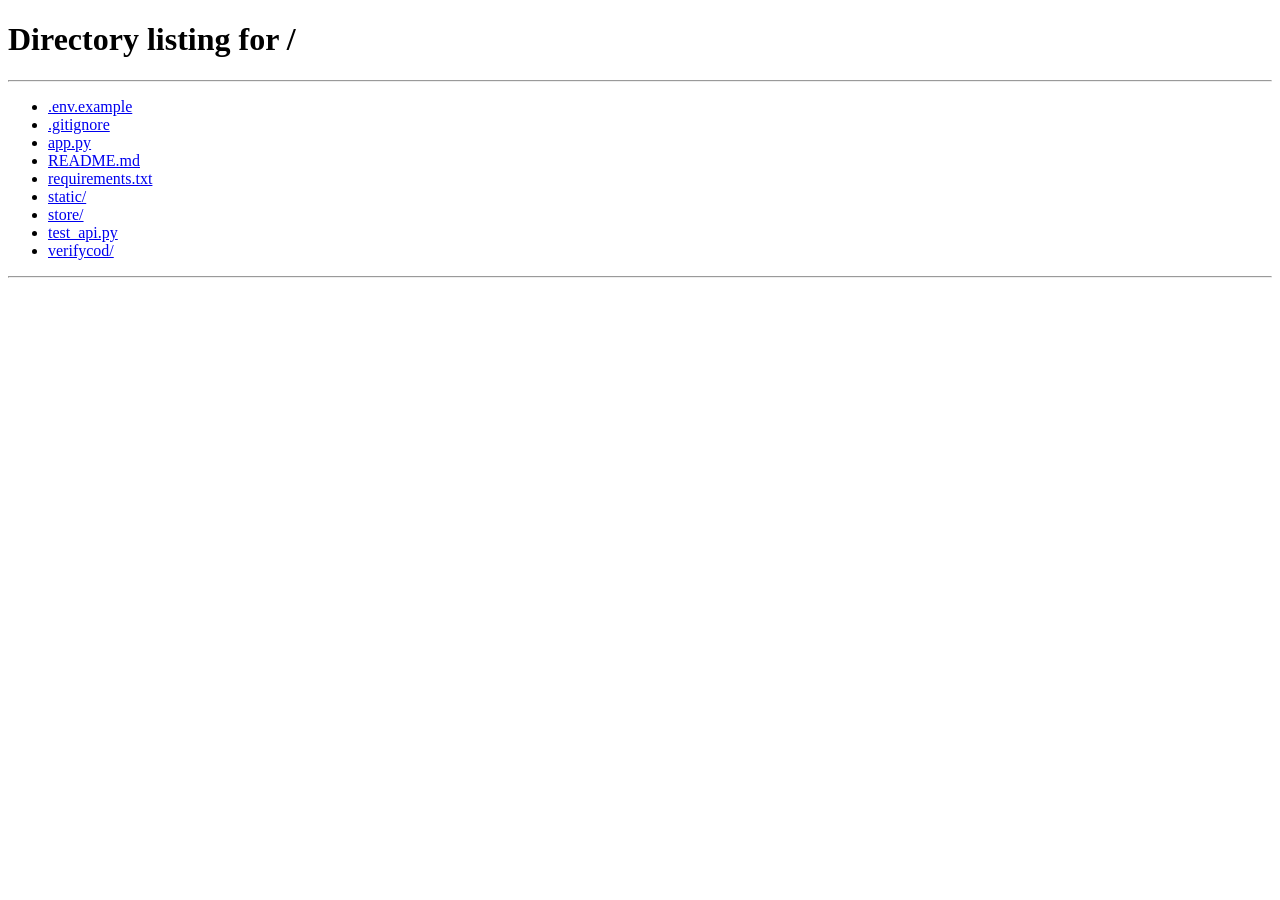
==== commit 638d5ae2: "Add landing page and auth to dashboard" ====
--- a/verifycod/static/dashboard.html
+++ b/verifycod/static/dashboard.html
@@ -167,7 +167,9 @@
 <div class="toast" id="toast"></div>
 
 <script>
-const API = 'http://127.0.0.1:8000';
+const API = ''; // same origin — landing page, dashboard and API all run on port 8000
+const TOKEN = localStorage.getItem('vc_token');
+if (!TOKEN) { location.href = '/'; } // not signed in -> landing page
 const $ = id => document.getElementById(id);
 const esc = s => String(s ?? '').replace(/[&<>"']/g, c => ({'&':'&amp;','<':'&lt;','>':'&gt;','"':'&quot;',"'":'&#39;'}[c]));
 const fmtINR = n => '₹' + Number(n || 0).toLocaleString('en-IN');
@@ -176,9 +178,14 @@
 
 async function api(path, opts = {}) {
   const res = await fetch(API + path, {
-    headers: { 'Content-Type': 'application/json', ...(opts.headers || {}) },
+    headers: { 'Content-Type': 'application/json', 'Authorization': 'Bearer ' + TOKEN, ...(opts.headers || {}) },
     ...opts,
   });
+  if (res.status === 401) { // session expired or signed out elsewhere
+    localStorage.removeItem('vc_token'); localStorage.removeItem('vc_merchant');
+    location.href = '/';
+    throw new Error('Signed out');
+  }
   const data = await res.json().catch(() => ({}));
   if (!res.ok) throw new Error(data.detail || ('HTTP ' + res.status));
   return data;
@@ -340,10 +347,17 @@
     $('bellDot').style.display = 'none';
   } catch (e) { toast('Could not load notifications'); }
 };
-$('avatarBtn').onclick = () => openModal(`<h2>StyleKart — Owner</h2>
-  <p class="muted">Signed in as the demo merchant (ID 1). No real auth in this demo build.</p>
+$('avatarBtn').onclick = async () => {
+  let name = 'Merchant', email = '', brand = '';
+  try { const me = await api('/v1/auth/me'); name = me.user?.name || name; email = me.user?.email || ''; brand = me.merchant?.brand_name || me.merchant?.name || ''; }
+  catch (e) { const m = JSON.parse(localStorage.getItem('vc_merchant') || '{}'); brand = m.brand_name || m.name || ''; }
+  const initial = (name || 'M').trim().charAt(0).toUpperCase();
+  $('avatarBtn').textContent = initial;
+  openModal(`<h2>${esc(brand || name)}</h2>
+  <p class="muted">Signed in as ${esc(name)}${email ? ' (' + esc(email) + ')' : ''}.</p>
   <div class="row-flex"><button class="ghost" onclick="closeModal()">Close</button>
   <button onclick="location.hash='#/logout'; closeModal()">Sign out</button></div>`);
+};
 async function updateCredits() {
   try { const b = await api('/v1/billing'); $('creditsLeft').textContent = Number(b.credits_left).toFixed(0); }
   catch (e) { $('creditsLeft').textContent = '—'; }
@@ -803,7 +817,7 @@
       : `<div class="empty">No API keys yet.<br><button onclick="createApiKey()">Create your first key</button></div>`}
     </div>
     <div class="card"><h2>Quick start</h2>
-      <pre>curl -X POST http://127.0.0.1:8000/v1/orders \\
+      <pre>curl -X POST /v1/orders \\
   -H "Authorization: Bearer vc_live_…" \\
   -H "Content-Type: application/json" \\
   -d '{"external_order_id":"SK-1001","customer":{"name":"Ramesh Patel","phone":"+919876543210"},"address":{"line1":"Flat 302"},"items":[{"name":"Phone Case","qty":1,"price":499}],"amount":499}'</pre>
@@ -997,10 +1011,13 @@
 
 // --- 12. Sign out ---
 function pageLogout(app) {
+  // clear the session (server-side too, best effort) and go back to the landing page
+  fetch(API + '/v1/auth/signout', { method: 'POST', headers: { 'Authorization': 'Bearer ' + TOKEN } }).catch(() => {});
+  localStorage.removeItem('vc_token'); localStorage.removeItem('vc_merchant');
   app.innerHTML = `<div class="card" style="text-align:center; padding:48px 20px">
     <h2>You signed out</h2>
-    <p class="muted">Demo build — no real session to clear. Your data is still here.</p>
-    <button onclick="location.hash='#/'; route()">Sign in again</button>
+    <p class="muted">Your session is cleared. Your data is still here when you sign back in.</p>
+    <button onclick="location.href='/'">Back to VerifyCOD</button>
   </div>`;
 }
 
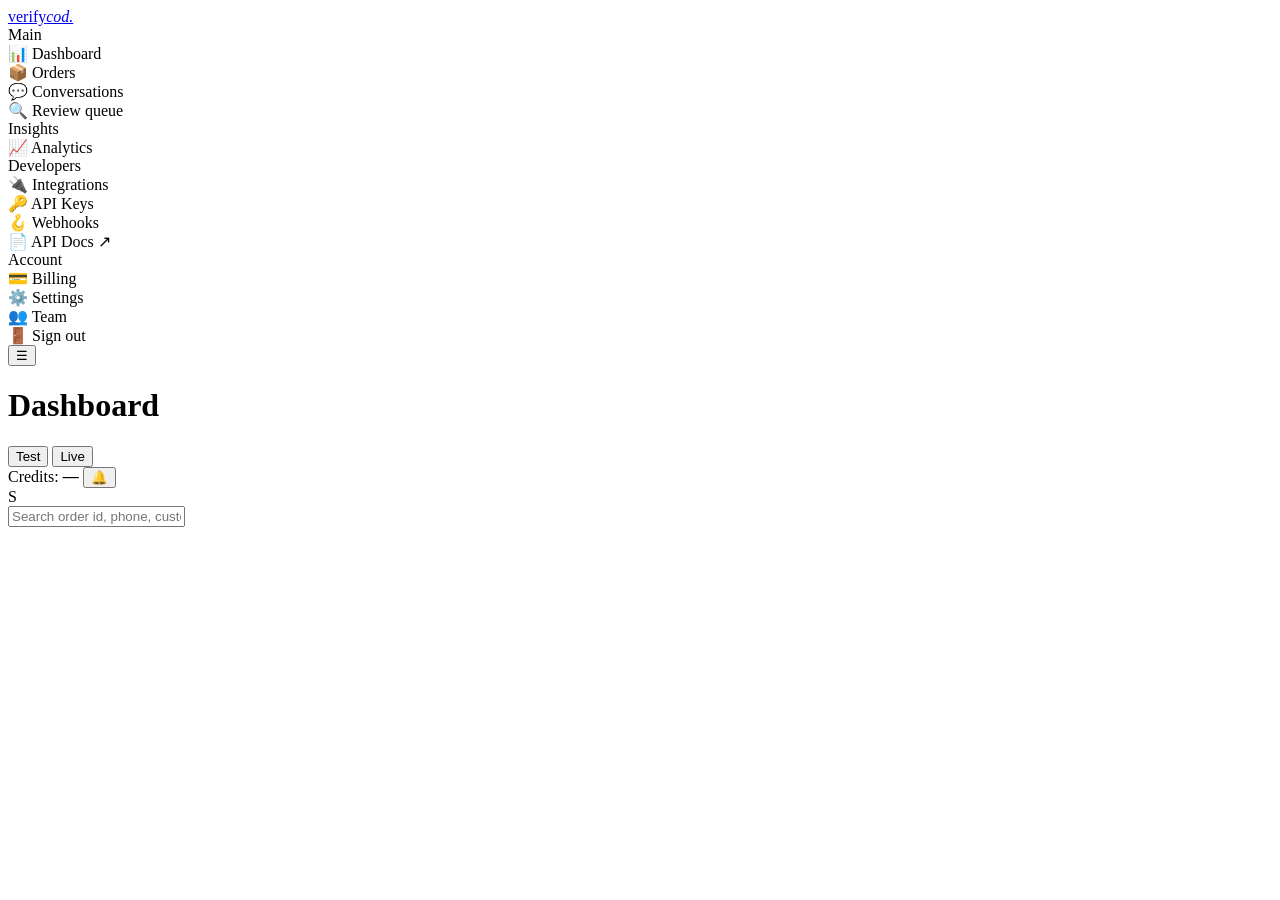
==== commit 0313dccb: "refine frontend, Redesign Dashboard and Whole platform with langing page" ====
--- a/verifycod/static/dashboard.html
+++ b/verifycod/static/dashboard.html
@@ -4,154 +4,46 @@
 <meta charset="utf-8">
 <meta name="viewport" content="width=device-width, initial-scale=1">
 <title>VerifyCOD — Dashboard</title>
-<style>
-  :root {
-    --bg: #0a0a0b; --panel: #141416; --panel2: #1d1d20; --line: #26262a;
-    --text: #f2f2f2; --muted: #9a9aa0; --faint: #66666c;
-    --lime: #c8f542; --lime-dim: #1d2b12; --amber: #f5b942; --red: #f56a42; --green: #2fbf4a; --blue: #6aa9ff;
-  }
-  * { box-sizing: border-box; }
-  body { margin: 0; background: var(--bg); color: var(--text); font-family: system-ui, -apple-system, sans-serif; font-size: 14px; }
-  a { color: var(--lime); text-decoration: none; }
-  button { font: inherit; cursor: pointer; border: 0; border-radius: 8px; padding: 8px 14px; background: var(--lime); color: #111; font-weight: 600; }
-  button.ghost { background: var(--panel2); color: var(--text); border: 1px solid var(--line); }
-  button.danger { background: var(--red); color: #fff; }
-  button.sm { padding: 5px 10px; font-size: 12px; }
-  button:disabled { opacity: .45; cursor: default; }
-  input, select, textarea { background: #222; border: 1px solid #444; color: var(--text); border-radius: 8px; padding: 8px 10px; font: inherit; font-size: 13px; }
-  input:focus, select:focus, textarea:focus { outline: 1px solid var(--lime); border-color: var(--lime); }
-  label { display: block; font-size: 12px; color: var(--muted); margin: 12px 0 4px; }
-  h1 { font-size: 20px; margin: 0; }
-  h2 { font-size: 15px; margin: 0 0 10px; }
-  h3 { font-size: 13px; margin: 0 0 8px; color: var(--muted); text-transform: uppercase; letter-spacing: .5px; }
-
-  .shell { display: flex; min-height: 100vh; }
-  .sidebar { width: 240px; flex-shrink: 0; background: var(--panel); border-right: 1px solid var(--line); padding: 16px 12px; position: sticky; top: 0; height: 100vh; overflow-y: auto; }
-  .logo { font-size: 18px; font-weight: 800; padding: 4px 10px 14px; display: flex; align-items: center; gap: 8px; }
-  .logo .dot { color: var(--lime); }
-  .nav-sec { font-size: 11px; color: var(--faint); text-transform: uppercase; letter-spacing: .8px; padding: 14px 10px 6px; }
-  .nav-item { display: flex; align-items: center; gap: 10px; padding: 8px 10px; border-radius: 8px; color: var(--muted); cursor: pointer; font-size: 14px; }
-  .nav-item:hover { background: var(--panel2); color: var(--text); }
-  .nav-item.active { background: var(--lime-dim); color: var(--lime); font-weight: 600; }
-  .nav-item .ico { width: 18px; text-align: center; }
-  .nav-item .cnt { margin-left: auto; background: var(--amber); color: #111; font-size: 11px; font-weight: 700; border-radius: 999px; padding: 1px 7px; }
-  .nav-item .ext { margin-left: auto; font-size: 11px; color: var(--faint); }
-  .main { flex: 1; min-width: 0; display: flex; flex-direction: column; }
-  .topbar { display: flex; align-items: center; gap: 14px; padding: 12px 20px; border-bottom: 1px solid var(--line); background: var(--bg); position: sticky; top: 0; z-index: 20; }
-  .topbar .spacer { flex: 1; }
-  .hamburger { display: none; background: var(--panel2); color: var(--text); padding: 8px 10px; }
-  .mode-toggle { display: flex; border: 1px solid var(--line); border-radius: 8px; overflow: hidden; }
-  .mode-toggle button { border-radius: 0; padding: 6px 12px; background: transparent; color: var(--muted); font-size: 12px; }
-  .mode-toggle button.on { background: var(--lime); color: #111; }
-  .credits { font-size: 13px; color: var(--muted); white-space: nowrap; }
-  .credits b { color: var(--lime); }
-  .bell { position: relative; background: var(--panel2); color: var(--text); padding: 8px 10px; }
-  .bell .dot { position: absolute; top: 6px; right: 6px; width: 8px; height: 8px; border-radius: 50%; background: var(--red); }
-  .avatar { width: 32px; height: 32px; border-radius: 50%; background: var(--lime); color: #111; font-weight: 700; display: flex; align-items: center; justify-content: center; cursor: pointer; flex-shrink: 0; }
-  .content { padding: 20px; max-width: 1180px; width: 100%; margin: 0 auto; }
-  .page-sub { color: var(--muted); font-size: 13px; margin: 4px 0 18px; }
-
-  .grid { display: grid; gap: 14px; }
-  .grid.kpis { grid-template-columns: repeat(auto-fit, minmax(160px, 1fr)); }
-  .grid.two { grid-template-columns: 1.6fr 1fr; }
-  .grid.three { grid-template-columns: repeat(3, 1fr); }
-  .card { background: var(--panel); border: 1px solid var(--line); border-radius: 12px; padding: 16px; margin-bottom: 14px; }
-  .kpi .num { font-size: 26px; font-weight: 800; margin: 4px 0 2px; }
-  .kpi .lbl { color: var(--muted); font-size: 12px; }
-  .badge { display: inline-block; padding: 3px 10px; border-radius: 999px; font-weight: 700; font-size: 12px; }
-  .badge.ok { background: var(--lime); color: #111; }
-  .badge.warn { background: var(--amber); color: #111; }
-  .badge.bad { background: var(--red); color: #fff; }
-  .badge.idle { background: #333; color: #ccc; }
-  .badge.info { background: #22344d; color: var(--blue); }
-  table { width: 100%; border-collapse: collapse; font-size: 13px; }
-  th { text-align: left; color: var(--muted); font-size: 11px; text-transform: uppercase; letter-spacing: .5px; padding: 8px 10px; border-bottom: 1px solid var(--line); }
-  td { padding: 10px; border-bottom: 1px solid var(--line); vertical-align: middle; }
-  tr:hover td { background: var(--panel2); }
-  tr.clickable { cursor: pointer; }
-  .mono { font-family: ui-monospace, monospace; font-size: 12px; }
-  .muted { color: var(--muted); }
-  .small { font-size: 12px; }
-  .row-flex { display: flex; gap: 10px; align-items: center; flex-wrap: wrap; }
-  .alert { border: 1px solid var(--amber); background: #2a2113; border-radius: 10px; padding: 10px 14px; font-size: 13px; margin-bottom: 10px; }
-  .alert.red { border-color: var(--red); background: #2a1512; }
-  .feed-item { padding: 10px 0; border-bottom: 1px solid var(--line); font-size: 13px; }
-  .feed-item:last-child { border-bottom: 0; }
-  .empty { text-align: center; color: var(--muted); padding: 36px 16px; }
-  .empty button { margin-top: 12px; }
-  .tabs { display: flex; gap: 4px; border-bottom: 1px solid var(--line); margin-bottom: 16px; flex-wrap: wrap; }
-  .tabs button { background: transparent; color: var(--muted); border-radius: 8px 8px 0 0; padding: 8px 14px; }
-  .tabs button.on { color: var(--lime); border-bottom: 2px solid var(--lime); }
-  .chip { display: inline-block; padding: 2px 8px; border-radius: 999px; background: var(--panel2); border: 1px solid var(--line); font-size: 11px; margin: 2px 2px 2px 0; }
-  pre { background: #0a0a0a; border-radius: 8px; padding: 12px; overflow-x: auto; font-size: 12px; line-height: 1.5; }
-  .turn { padding: 8px 10px; border-radius: 8px; margin-top: 8px; line-height: 1.5; font-size: 13px; }
-  .turn.agent { background: var(--lime-dim); border-left: 3px solid var(--lime); }
-  .turn.customer { background: var(--panel2); border-left: 3px solid #888; }
-  .turn .who { font-size: 10px; text-transform: uppercase; color: var(--muted); }
-  .turn.playing { outline: 1px solid var(--lime); }
-  .bar-row { display: flex; align-items: center; gap: 10px; margin: 8px 0; font-size: 13px; }
-  .bar-row .lbl { width: 130px; color: var(--muted); flex-shrink: 0; overflow: hidden; text-overflow: ellipsis; white-space: nowrap; }
-  .bar-track { flex: 1; height: 10px; background: var(--panel2); border-radius: 5px; overflow: hidden; }
-  .bar-fill { height: 100%; background: var(--lime); border-radius: 5px; }
-  .bar-row .val { width: 44px; text-align: right; }
-
-  .overlay { position: fixed; inset: 0; background: rgba(0,0,0,.6); z-index: 40; display: none; }
-  .overlay.open { display: block; }
-  .drawer { position: fixed; top: 0; right: 0; bottom: 0; width: min(480px, 92vw); background: var(--panel); border-left: 1px solid var(--line); z-index: 50; padding: 20px; overflow-y: auto; transform: translateX(100%); transition: transform .2s; }
-  .drawer.open { transform: translateX(0); }
-  .modal { position: fixed; top: 50%; left: 50%; transform: translate(-50%, -50%); width: min(560px, 92vw); background: var(--panel); border: 1px solid var(--line); border-radius: 14px; z-index: 60; padding: 20px; display: none; max-height: 86vh; overflow-y: auto; }
-  .modal.open { display: block; }
-  .search-overlay { position: fixed; top: 12vh; left: 50%; transform: translateX(-50%); width: min(560px, 92vw); background: var(--panel); border: 1px solid var(--line); border-radius: 14px; z-index: 60; padding: 14px; display: none; }
-  .search-overlay.open { display: block; }
-  .search-overlay input { width: 100%; font-size: 16px; padding: 12px; }
-  .search-hit { padding: 10px; border-radius: 8px; cursor: pointer; font-size: 13px; }
-  .search-hit:hover { background: var(--panel2); }
-  .toast { position: fixed; bottom: 20px; left: 50%; transform: translateX(-50%); background: var(--lime); color: #111; font-weight: 600; padding: 10px 18px; border-radius: 999px; z-index: 80; display: none; }
-  .toast.show { display: block; }
-
-  @media (max-width: 860px) {
-    .sidebar { position: fixed; left: 0; top: 0; bottom: 0; z-index: 45; transform: translateX(-100%); transition: transform .2s; }
-    .sidebar.open { transform: translateX(0); }
-    .hamburger { display: block; }
-    .grid.two, .grid.three { grid-template-columns: 1fr; }
-  }
-</style>
+<link rel="preconnect" href="https://fonts.googleapis.com">
+<link rel="preconnect" href="https://fonts.gstatic.com" crossorigin>
+<link href="https://fonts.googleapis.com/css2?family=Plus+Jakarta+Sans:wght@400;500;600;700;800&display=swap" rel="stylesheet">
+<link rel="stylesheet" href="/static/css/style.css">
 </head>
-<body>
+<body data-page="dashboard">
 <div class="shell">
   <aside class="sidebar" id="sidebar">
-    <div class="logo"><span class="dot">◉</span> VerifyCOD</div>
+    <a class="brand" href="/">verify<i>cod.</i></a>
     <div class="nav-sec">Main</div>
-    <div class="nav-item" data-route="#/"><span class="ico">📊</span> Dashboard</div>
-    <div class="nav-item" data-route="#/orders"><span class="ico">📦</span> Orders</div>
-    <div class="nav-item" data-route="#/conversations"><span class="ico">💬</span> Conversations</div>
-    <div class="nav-item" data-route="#/review"><span class="ico">🔍</span> Review queue <span class="cnt" id="reviewCount" style="display:none">0</span></div>
+    <div class="nav-item" data-route="#/">📊 Dashboard</div>
+    <div class="nav-item" data-route="#/orders">📦 Orders</div>
+    <div class="nav-item" data-route="#/conversations">💬 Conversations</div>
+    <div class="nav-item" data-route="#/review">🔍 Review queue <span class="cnt" id="reviewCount" style="display:none">0</span></div>
     <div class="nav-sec">Insights</div>
-    <div class="nav-item" data-route="#/analytics"><span class="ico">📈</span> Analytics</div>
+    <div class="nav-item" data-route="#/analytics">📈 Analytics</div>
     <div class="nav-sec">Developers</div>
-    <div class="nav-item" data-route="#/integrations"><span class="ico">🔌</span> Integrations</div>
-    <div class="nav-item" data-route="#/developers/keys"><span class="ico">🔑</span> API Keys</div>
-    <div class="nav-item" data-route="#/developers/webhooks"><span class="ico">🪝</span> Webhooks</div>
-    <div class="nav-item" data-route="https://github.com/Shahjan00/VerifyCOD" data-external="1"><span class="ico">📄</span> API Docs <span class="ext">↗</span></div>
+    <div class="nav-item" data-route="#/integrations">🔌 Integrations</div>
+    <div class="nav-item" data-route="#/developers/keys">🔑 API Keys</div>
+    <div class="nav-item" data-route="#/developers/webhooks">🪝 Webhooks</div>
+    <div class="nav-item" data-route="https://github.com/Shahjan00/VerifyCOD" data-external="1">📄 API Docs <span class="ext">↗</span></div>
     <div class="nav-sec">Account</div>
-    <div class="nav-item" data-route="#/billing"><span class="ico">💳</span> Billing</div>
-    <div class="nav-item" data-route="#/settings"><span class="ico">⚙️</span> Settings</div>
-    <div class="nav-item" data-route="#/team"><span class="ico">👥</span> Team</div>
-    <div class="nav-item" data-route="#/logout"><span class="ico">🚪</span> Sign out</div>
+    <div class="nav-item" data-route="#/billing">💳 Billing</div>
+    <div class="nav-item" data-route="#/settings">⚙️ Settings</div>
+    <div class="nav-item" data-route="#/team">👥 Team</div>
+    <div class="nav-item" data-route="#/logout">🚪 Sign out</div>
   </aside>
 
   <div class="main">
     <div class="topbar">
-      <button class="hamburger" id="hamburger">☰</button>
+      <button class="ghost hamburger" id="hamburger" aria-label="Menu">☰</button>
       <h1 id="pageTitle">Dashboard</h1>
-      <div class="spacer" style="flex:1"></div>
+      <div class="spacer"></div>
       <div class="mode-toggle" id="modeToggle">
         <button data-mode="test">Test</button>
         <button data-mode="live" class="on">Live</button>
       </div>
       <span class="credits">Credits: <b id="creditsLeft">—</b></span>
-      <button class="bell" id="bellBtn">🔔<span class="dot" id="bellDot" style="display:none"></span></button>
-      <div class="avatar" id="avatarBtn" title="StyleKart — Owner">S</div>
+      <button class="bell" id="bellBtn" aria-label="Notifications">🔔<span class="dot" id="bellDot" style="display:none"></span></button>
+      <div class="avatar" id="avatarBtn" title="Account">S</div>
     </div>
     <div class="content" id="app"></div>
   </div>
@@ -166,863 +58,6 @@
 </div>
 <div class="toast" id="toast"></div>
 
-<script>
-const API = ''; // same origin — landing page, dashboard and API all run on port 8000
-const TOKEN = localStorage.getItem('vc_token');
-if (!TOKEN) { location.href = '/'; } // not signed in -> landing page
-const $ = id => document.getElementById(id);
-const esc = s => String(s ?? '').replace(/[&<>"']/g, c => ({'&':'&amp;','<':'&lt;','>':'&gt;','"':'&quot;',"'":'&#39;'}[c]));
-const fmtINR = n => '₹' + Number(n || 0).toLocaleString('en-IN');
-const fmtDate = t => t ? new Date(t * 1000).toLocaleString('en-IN', { day: 'numeric', month: 'short', hour: '2-digit', minute: '2-digit' }) : '—';
-const maskPhone = p => { const d = String(p || '').replace(/\D/g, ''); return d.length > 4 ? '+' + d.slice(0, 2) + ' ' + d.slice(2, 7) + '****' + d.slice(-1) : p; };
-
-async function api(path, opts = {}) {
-  const res = await fetch(API + path, {
-    headers: { 'Content-Type': 'application/json', 'Authorization': 'Bearer ' + TOKEN, ...(opts.headers || {}) },
-    ...opts,
-  });
-  if (res.status === 401) { // session expired or signed out elsewhere
-    localStorage.removeItem('vc_token'); localStorage.removeItem('vc_merchant');
-    location.href = '/';
-    throw new Error('Signed out');
-  }
-  const data = await res.json().catch(() => ({}));
-  if (!res.ok) throw new Error(data.detail || ('HTTP ' + res.status));
-  return data;
-}
-function toast(msg) {
-  const t = $('toast'); t.textContent = msg; t.classList.add('show');
-  setTimeout(() => t.classList.remove('show'), 2600);
-}
-function copyText(txt, msg) {
-  (navigator.clipboard ? navigator.clipboard.writeText(txt) : Promise.reject())
-    .then(() => toast(msg || 'Copied'))
-    .catch(() => { const ta = document.createElement('textarea'); ta.value = txt; document.body.appendChild(ta); ta.select(); document.execCommand('copy'); ta.remove(); toast(msg || 'Copied'); });
-}
-
-function openDrawer(html) { $('drawer').innerHTML = html; $('drawer').classList.add('open'); $('overlay').classList.add('open'); }
-function closeDrawer() { $('drawer').classList.remove('open'); if (!$('modal').classList.contains('open')) $('overlay').classList.remove('open'); $('sidebar').classList.remove('open'); }
-function openModal(html) { $('modal').innerHTML = html; $('modal').classList.add('open'); $('overlay').classList.add('open'); }
-function closeModal() { $('modal').classList.remove('open'); if (!$('drawer').classList.contains('open')) $('overlay').classList.remove('open'); }
-$('overlay').onclick = () => { closeDrawer(); closeModal(); closeSearch(); };
-$('hamburger').onclick = () => $('sidebar').classList.toggle('open');
-
-let mode = localStorage.getItem('vc_mode') || 'live';
-function renderMode() {
-  document.querySelectorAll('#modeToggle button').forEach(b => b.classList.toggle('on', b.dataset.mode === mode));
-}
-document.querySelectorAll('#modeToggle button').forEach(b => b.onclick = () => {
-  mode = b.dataset.mode; localStorage.setItem('vc_mode', mode); renderMode();
-  toast(mode === 'test' ? 'Test mode — sandbox data only' : 'Live mode');
-  route();
-});
-renderMode();
-
-function openSearch() { $('searchOverlay').classList.add('open'); $('searchInput').value = ''; $('searchResults').innerHTML = ''; $('searchInput').focus(); }
-function closeSearch() { $('searchOverlay').classList.remove('open'); }
-document.addEventListener('keydown', e => {
-  if ((e.metaKey || e.ctrlKey) && e.key.toLowerCase() === 'k') { e.preventDefault(); openSearch(); }
-  if (e.key === 'Escape') { closeSearch(); closeDrawer(); closeModal(); }
-});
-let searchCache = null;
-$('searchInput').addEventListener('input', async e => {
-  const q = e.target.value.trim().toLowerCase();
-  if (q.length < 2) { $('searchResults').innerHTML = ''; return; }
-  try {
-    if (!searchCache) searchCache = await api('/v1/verifications?limit=100');
-    const hits = searchCache.filter(v => {
-      const o = v.order || {};
-      return (v.verification_id || '').toLowerCase().includes(q)
-        || (o.external_order_id || '').toLowerCase().includes(q)
-        || ((o.customer || {}).name || '').toLowerCase().includes(q)
-        || ((o.customer || {}).phone || '').includes(q);
-    }).slice(0, 8);
-    $('searchResults').innerHTML = hits.length ? hits.map(v => {
-      const o = v.order || {};
-      return `<div class="search-hit" onclick="closeSearch(); location.hash='#/orders'; openOrderDrawer('${v.verification_id}')">
-        <b>${esc((o.customer || {}).name || '—')}</b> · ${esc(o.external_order_id || v.verification_id)}
-        <span class="muted"> — ${esc(v.outcome || v.status)}</span></div>`;
-    }).join('') : '<p class="muted small" style="padding:8px">No matches.</p>';
-  } catch (err) { $('searchResults').innerHTML = '<p class="muted small" style="padding:8px">Search unavailable — is the API running?</p>'; }
-});
-
-function lineChart(days) {
-  const W = 560, H = 180, P = 28;
-  const maxV = Math.max(1, ...days.flatMap(d => [d.total || 0, d.confirmed || 0]));
-  const x = i => P + (i * (W - 2 * P)) / Math.max(1, days.length - 1);
-  const y = v => H - P - (v / maxV) * (H - 2 * P);
-  const line = key => days.map((d, i) => (i ? 'L' : 'M') + x(i).toFixed(1) + ',' + y(d[key] || 0).toFixed(1)).join(' ');
-  const pts = (key, color) => days.map((d, i) => `<circle cx="${x(i)}" cy="${y(d[key] || 0)}" r="3" fill="${color}"/>`).join('');
-  return `<svg viewBox="0 0 ${W} ${H}" style="width:100%">
-    <line x1="${P}" y1="${H - P}" x2="${W - P}" y2="${H - P}" stroke="#26262a"/>
-    <line x1="${P}" y1="${P}" x2="${P}" y2="${H - P}" stroke="#26262a"/>
-    <path d="${line('total')}" fill="none" stroke="#888" stroke-width="2"/>${pts('total', '#888')}
-    <path d="${line('confirmed')}" fill="none" stroke="#c8f542" stroke-width="2"/>${pts('confirmed', '#c8f542')}
-    <text x="${P}" y="14" fill="#9a9aa0" font-size="11">Total (grey) vs Confirmed (lime) — last ${days.length} days</text>
-    ${days.map((d, i) => `<text x="${x(i)}" y="${H - 8}" fill="#66666c" font-size="10" text-anchor="middle">${esc(d.date.slice(5))}</text>`).join('')}
-  </svg>`;
-}
-function donutChart(split) {
-  const total = Object.values(split).reduce((a, b) => a + b, 0) || 1;
-  const colors = { CONFIRMED: '#c8f542', ADDRESS_UPDATED: '#6aa9ff', CANCELLED_BY_CUSTOMER: '#f56a42', RESCHEDULED: '#f5b942', WRONG_PERSON: '#888', CALLBACK_REQUESTED: '#b48cf2', NEEDS_REVIEW: '#f5b942' };
-  let off = 25, segs = '';
-  for (const [k, v] of Object.entries(split)) {
-    const frac = v / total;
-    segs += `<circle r="15.915" cx="21" cy="21" fill="transparent" stroke="${colors[k] || '#888'}" stroke-width="6" stroke-dasharray="${(frac * 100).toFixed(1)} ${100 - frac * 100}" stroke-dashoffset="${off}"/>`;
-    off -= frac * 100;
-  }
-  return `<div style="display:flex; gap:16px; align-items:center; flex-wrap:wrap">
-    <svg viewBox="0 0 42 42" style="width:120px; height:120px">${segs}
-      <text x="21" y="22" fill="#f2f2f2" font-size="8" text-anchor="middle" font-weight="700">${total}</text>
-      <text x="21" y="29" fill="#9a9aa0" font-size="4.5" text-anchor="middle">calls</text></svg>
-    <div>${Object.entries(split).map(([k, v]) => `<div class="small" style="margin:4px 0"><span style="display:inline-block; width:10px; height:10px; border-radius:2px; background:${colors[k] || '#888'}; margin-right:6px"></span>${esc(k)} — <b>${v}</b> (${Math.round(v / total * 100)}%)</div>`).join('')}</div>
-  </div>`;
-}
-function barList(items) {
-  const max = Math.max(1, ...items.map(i => i.value));
-  return items.map(i => `<div class="bar-row"><span class="lbl">${esc(i.label)}</span>
-    <div class="bar-track"><div class="bar-fill" style="width:${Math.round(i.value / max * 100)}%"></div></div>
-    <span class="val">${i.value}</span></div>`).join('');
-}
-function outcomeBadge(v) {
-  const o = v.outcome || v.status;
-  const cls = (o === 'CONFIRMED' || o === 'ADDRESS_UPDATED') ? 'ok' : o === 'NEEDS_REVIEW' ? 'warn' : (o === 'CANCELLED_BY_CUSTOMER' || o === 'cancelled') ? 'bad' : 'idle';
-  return `<span class="badge ${cls}">${esc(o)}</span>`;
-}
-function statusBadge(s) {
-  const cls = s === 'completed' ? 'ok' : s === 'needs_review' ? 'warn' : s === 'cancelled' ? 'bad' : s === 'calling' ? 'info' : 'idle';
-  return `<span class="badge ${cls}">${esc(s)}</span>`;
-}
-// --- router ---
-const ROUTES = {
-  '/': { title: 'Dashboard', render: pageDashboard },
-  '/orders': { title: 'Orders', render: pageOrders },
-  '/conversations': { title: 'Conversations', render: pageConversations },
-  '/review': { title: 'Review queue', render: pageReview },
-  '/analytics': { title: 'Analytics', render: pageAnalytics },
-  '/integrations': { title: 'Integrations', render: pageIntegrations },
-  '/developers/keys': { title: 'API Keys', render: pageApiKeys },
-  '/developers/webhooks': { title: 'Webhooks', render: pageWebhooks },
-  '/billing': { title: 'Billing', render: pageBilling },
-  '/settings': { title: 'Settings', render: pageSettings },
-  '/team': { title: 'Team', render: pageTeam },
-  '/logout': { title: 'Signed out', render: pageLogout },
-};
-let pollers = [];
-function stopPollers() { pollers.forEach(clearInterval); pollers = []; }
-async function route() {
-  stopPollers(); closeDrawer();
-  const hash = location.hash.replace(/^#/, '') || '/';
-  const [path, param] = hash.split('/').filter(Boolean).length ? (() => {
-    const parts = hash.split('/').filter(Boolean);
-    if (parts[0] === 'conversations' && parts[1]) return ['/conversations/:id', parts[1]];
-    return ['/' + parts.join('/'), null];
-  })() : ['/', null];
-  const r = ROUTES[path] || ROUTES['/'];
-  $('pageTitle').textContent = r.title;
-  document.querySelectorAll('.nav-item[data-route]').forEach(n => {
-    const rt = n.dataset.route;
-    n.classList.toggle('active', !n.dataset.external && (rt === '#' + path || (path === '/' && rt === '#/')));
-  });
-  $('app').innerHTML = '<p class="muted">Loading…</p>';
-  try { await r.render($('app'), param); }
-  catch (err) { $('app').innerHTML = `<div class="card"><h2>Couldn't load this page</h2><p class="muted">${esc(err.message)}</p><p class="small muted">Is the VerifyCOD API running on port 8000? Start it with <span class="mono">cd verifycod && uvicorn app:app --port 8000</span></p></div>`; }
-  updateCredits(); updateReviewBadge();
-}
-window.addEventListener('hashchange', route);
-document.querySelectorAll('.nav-item[data-route]').forEach(n => n.onclick = () => {
-  if (n.dataset.external) { window.open(n.dataset.route, '_blank'); return; }
-  location.hash = n.dataset.route.slice(1) || '/';
-  $('sidebar').classList.remove('open');
-});
-$('bellBtn').onclick = async () => {
-  try {
-    const s = await api('/v1/analytics/summary');
-    const alerts = (s.alerts || []).map(a => `<div class="feed-item">⚠️ ${esc(a.message)}</div>`).join('');
-    const review = await api('/v1/verifications?status=needs_review&limit=5');
-    openModal(`<h2>Notifications</h2>${alerts || '<p class="muted">No alerts.</p>'}
-      <h3 style="margin-top:16px">Review queue</h3>
-      ${review.length ? review.map(v => `<div class="feed-item">${esc((v.order || {}).customer?.name || '—')} — ${esc(v.outcome || v.status)}</div>`).join('') : '<p class="muted">Review queue is clear.</p>'}
-      <div style="margin-top:16px; text-align:right"><button class="ghost" onclick="closeModal()">Close</button></div>`);
-    $('bellDot').style.display = 'none';
-  } catch (e) { toast('Could not load notifications'); }
-};
-$('avatarBtn').onclick = async () => {
-  let name = 'Merchant', email = '', brand = '';
-  try { const me = await api('/v1/auth/me'); name = me.user?.name || name; email = me.user?.email || ''; brand = me.merchant?.brand_name || me.merchant?.name || ''; }
-  catch (e) { const m = JSON.parse(localStorage.getItem('vc_merchant') || '{}'); brand = m.brand_name || m.name || ''; }
-  const initial = (name || 'M').trim().charAt(0).toUpperCase();
-  $('avatarBtn').textContent = initial;
-  openModal(`<h2>${esc(brand || name)}</h2>
-  <p class="muted">Signed in as ${esc(name)}${email ? ' (' + esc(email) + ')' : ''}.</p>
-  <div class="row-flex"><button class="ghost" onclick="closeModal()">Close</button>
-  <button onclick="location.hash='#/logout'; closeModal()">Sign out</button></div>`);
-};
-async function updateCredits() {
-  try { const b = await api('/v1/billing'); $('creditsLeft').textContent = Number(b.credits_left).toFixed(0); }
-  catch (e) { $('creditsLeft').textContent = '—'; }
-}
-async function updateReviewBadge() {
-  try {
-    const q = await api('/v1/verifications?status=needs_review&limit=100');
-    const el = $('reviewCount');
-    el.style.display = q.length ? '' : 'none'; el.textContent = q.length;
-    $('bellDot').style.display = q.length ? '' : 'none';
-  } catch (e) { /* ignore */ }
-}
-
-// --- shared: test order + CSV export ---
-async function sendTestOrder() {
-  const order = {
-    external_order_id: 'SK-TEST-' + Date.now(),
-    customer: { name: 'Ramesh Patel', phone: '+919876543210', language_hint: 'hi-en' },
-    address: { line1: 'Flat 302, Shanti Nagar', landmark: 'near Hanuman mandir', city: 'Vadodara', state: 'Gujarat', pincode: '390001' },
-    items: [{ name: 'Phone Case', qty: 1, price: 499 }],
-    amount: 499, currency: 'INR', payment_mode: 'COD',
-    options: { call_now: true, max_attempts: 3, metadata: { campaign: 'test' } },
-  };
-  const data = await api('/v1/orders', { method: 'POST', body: JSON.stringify(order) });
-  toast('Test order sent — ' + data.verification_id);
-  return data;
-}
-function downloadCsv(filename, rows) {
-  const csv = rows.map(r => r.map(c => '"' + String(c ?? '').replace(/"/g, '""') + '"').join(',')).join('\n');
-  const a = document.createElement('a');
-  a.href = URL.createObjectURL(new Blob([csv], { type: 'text/csv' }));
-  a.download = filename; a.click();
-}
-
-// --- 1. Dashboard ---
-async function pageDashboard(app) {
-  const s = await api('/v1/analytics/summary');
-  const k = s.kpis || {};
-  const modeBanner = mode === 'test' ? `<div class="alert">You're in <b>Test</b> mode — orders here are sandbox data. Switch to Live in the top bar for real orders.</div>` : '';
-  app.innerHTML = `
-    ${modeBanner}
-    ${(s.alerts || []).map(a => `<div class="alert ${a.type === 'error' ? 'red' : ''}">⚠️ ${esc(a.message)}</div>`).join('')}
-    <div class="grid kpis">
-      <div class="card kpi"><div class="lbl">Orders received</div><div class="num">${k.orders || 0}</div></div>
-      <div class="card kpi"><div class="lbl">Calls made</div><div class="num">${k.calls || 0}</div></div>
-      <div class="card kpi"><div class="lbl">Confirmation rate</div><div class="num">${Math.round((k.confirmation_rate || 0) * 100)}%</div></div>
-      <div class="card kpi"><div class="lbl">Cancellations</div><div class="num">${k.cancellations || 0}</div></div>
-      <div class="card kpi"><div class="lbl">Addresses fixed</div><div class="num">${k.addresses_fixed || 0}</div></div>
-      <div class="card kpi"><div class="lbl">Est. money saved</div><div class="num">${fmtINR(k.money_saved || 0)}</div><div class="lbl">return shipping avoided</div></div>
-    </div>
-    <div class="grid two">
-      <div class="card"><h2>Orders &amp; outcomes</h2>${(s.outcomes_by_day || []).length ? lineChart(s.outcomes_by_day) : '<p class="muted">No data yet — send a test order.</p>'}</div>
-      <div class="card"><h2>Outcomes</h2>${Object.keys(s.outcome_split || {}).length ? donutChart(s.outcome_split) : '<p class="muted">No completed calls yet.</p>'}</div>
-    </div>
-    <div class="grid two">
-      <div class="card"><h2>Live activity</h2><div id="activityFeed"></div></div>
-      <div class="card"><h2>Quick actions</h2>
-        <div class="row-flex">
-          <button onclick="sendTestOrder().then(() => route())">➕ Add test order</button>
-          <button class="ghost" onclick="location.hash='#/integrations'">⬆ Upload CSV</button>
-          <button class="ghost" onclick="copyFirstKey()">📋 Copy API key</button>
-        </div>
-        <p class="muted small" style="margin-top:14px">Demo store: <a href="http://127.0.0.1:8001/" target="_blank">open the store →</a> place a COD order and the verification call rings on the customer phone.</p>
-      </div>
-    </div>`;
-  const renderFeed = async () => {
-    try {
-      const vers = await api('/v1/verifications?limit=10');
-      $('activityFeed').innerHTML = vers.length ? vers.map(v => {
-        const o = v.order || {};
-        return `<div class="feed-item">📞 Call to <b>${esc((o.customer || {}).name || '—')}</b> — ${esc(v.outcome || v.status)} <span class="muted">· ${fmtDate(v.created_at)}</span></div>`;
-      }).join('') : '<p class="muted">No activity yet.</p>';
-    } catch (e) { /* keep old feed */ }
-  };
-  renderFeed();
-  pollers.push(setInterval(renderFeed, 10000));
-}
-async function copyFirstKey() {
-  try {
-    const keys = await api('/v1/api-keys');
-    const active = keys.find(k => k.status === 'active');
-    if (!active) { toast('No active API key — create one under API Keys'); return; }
-    copyText(active.prefix + '…', 'Key prefix copied (full keys are shown only once, at creation)');
-  } catch (e) { toast('Could not load keys'); }
-}
-
-// --- 2. Orders ---
-let ordersCache = [];
-async function pageOrders(app) {
-  const vers = await api('/v1/verifications?limit=100');
-  ordersCache = vers;
-  app.innerHTML = `
-    <p class="page-sub">Every COD order and its verification status. Click a row for the full timeline.</p>
-    <div class="card">
-      <div class="row-flex" style="margin-bottom:12px">
-        <input id="ordSearch" placeholder="Search phone / order id / name…" style="flex:1; min-width:180px">
-        <select id="ordStatus"><option value="">All statuses</option><option>queued</option><option>calling</option><option>completed</option><option>needs_review</option><option>cancelled</option></select>
-        <select id="ordOutcome"><option value="">All outcomes</option><option>CONFIRMED</option><option>ADDRESS_UPDATED</option><option>CANCELLED_BY_CUSTOMER</option><option>RESCHEDULED</option><option>WRONG_PERSON</option><option>CALLBACK_REQUESTED</option><option>NEEDS_REVIEW</option></select>
-        <button class="ghost" id="ordExport">Export CSV</button>
-      </div>
-      <div class="row-flex" id="ordBulk" style="margin-bottom:12px; display:none">
-        <span class="small muted" id="ordBulkCount"></span>
-        <button class="sm" onclick="bulkRetry()">Retry selected</button>
-        <button class="sm danger" onclick="bulkCancel()">Cancel selected</button>
-      </div>
-      <div style="overflow-x:auto"><table>
-        <thead><tr><th></th><th>Order</th><th>Customer</th><th>Phone</th><th>Amount</th><th>Status</th><th>Outcome</th><th>Attempts</th><th>Created</th></tr></thead>
-        <tbody id="ordRows"></tbody>
-      </table></div>
-      <div id="ordEmpty"></div>
-    </div>`;
-  const render = () => {
-    const q = ($('ordSearch').value || '').toLowerCase();
-    const st = $('ordStatus').value, oc = $('ordOutcome').value;
-    const rows = ordersCache.filter(v => {
-      const o = v.order || {};
-      const hay = ((o.external_order_id || '') + ' ' + ((o.customer || {}).name || '') + ' ' + ((o.customer || {}).phone || '')).toLowerCase();
-      return (!q || hay.includes(q)) && (!st || v.status === st) && (!oc || v.outcome === oc);
-    });
-    $('ordRows').innerHTML = rows.map(v => {
-      const o = v.order || {};
-      return `<tr class="clickable" onclick="openOrderDrawer('${v.verification_id}')">
-        <td onclick="event.stopPropagation()"><input type="checkbox" class="ordSel" value="${v.verification_id}"></td>
-        <td class="mono">${esc(o.external_order_id || v.verification_id)}</td>
-        <td>${esc((o.customer || {}).name || '—')}</td>
-        <td>${maskPhone((o.customer || {}).phone)}</td>
-        <td>${fmtINR(o.amount)}</td>
-        <td>${statusBadge(v.status)}</td>
-        <td>${outcomeBadge(v)}</td>
-        <td>${v.attempts || 0}</td>
-        <td class="muted">${fmtDate(v.created_at)}</td></tr>`;
-    }).join('');
-    $('ordEmpty').innerHTML = rows.length ? '' : '<div class="empty">No orders match. <br><button onclick="sendTestOrder().then(() => route())">Send a test order</button></div>';
-    const sel = [...document.querySelectorAll('.ordSel:checked')];
-    $('ordBulk').style.display = sel.length ? '' : 'none';
-    $('ordBulkCount').textContent = sel.length + ' selected';
-    document.querySelectorAll('.ordSel').forEach(c => c.onchange = render);
-  };
-  $('ordSearch').oninput = render; $('ordStatus').onchange = render; $('ordOutcome').onchange = render;
-  $('ordExport').onclick = () => {
-    const rows = [['order_id', 'customer', 'phone', 'amount', 'status', 'outcome', 'attempts', 'created_at']];
-    ordersCache.forEach(v => { const o = v.order || {}; rows.push([o.external_order_id || v.verification_id, (o.customer || {}).name || '', (o.customer || {}).phone || '', o.amount || 0, v.status, v.outcome || '', v.attempts || 0, new Date((v.created_at || 0) * 1000).toISOString()]); });
-    downloadCsv('verifycod-orders.csv', rows); toast('Orders exported');
-  };
-  render();
-}
-async function bulkRetry() {
-  const ids = [...document.querySelectorAll('.ordSel:checked')].map(c => c.value);
-  for (const id of ids) { try { await api('/v1/verifications/' + id + '/retry', { method: 'POST' }); } catch (e) {} }
-  toast(ids.length + ' verification(s) re-queued'); route();
-}
-async function bulkCancel() {
-  const ids = [...document.querySelectorAll('.ordSel:checked')].map(c => c.value);
-  for (const id of ids) { try { await api('/v1/verifications/' + id + '/cancel', { method: 'POST' }); } catch (e) {} }
-  toast(ids.length + ' verification(s) cancelled'); route();
-}
-async function openOrderDrawer(verificationId) {
-  const v = await api('/v1/verifications/' + verificationId);
-  const o = v.order || {};
-  const outcome = v.outcome_detail || {};
-  const addr = o.address || {};
-  const corr = outcome.corrected_address || null;
-  const timeline = [
-    ['Order received', v.created_at, 'ok'],
-    ['Call ' + (v.attempts > 1 ? 'attempt ' + v.attempts : 'placed'), v.attempts ? v.created_at : null, v.attempts ? 'ok' : 'idle'],
-    [v.outcome ? 'Outcome: ' + v.outcome : 'Waiting for outcome', v.completed_at, v.outcome ? 'ok' : 'idle'],
-  ];
-  openDrawer(`
-    <h2>${esc(o.external_order_id || verificationId)}</h2>
-    <p class="muted small">${esc((o.customer || {}).name || '—')} · ${maskPhone((o.customer || {}).phone)} · ${fmtINR(o.amount)}</p>
-    <p>${statusBadge(v.status)} ${outcomeBadge(v)}</p>
-    <h3>Address</h3>
-    <p class="small">${esc([addr.line1, addr.landmark, addr.city, addr.state, addr.pincode].filter(Boolean).join(', ') || '—')}</p>
-    ${corr ? `<h3>Corrected address</h3><p class="small">${esc([corr.line1, corr.landmark, corr.pincode].filter(Boolean).join(', '))}</p>` : ''}
-    <h3>Items</h3>
-    ${(o.items || []).map(i => `<div class="feed-item">${esc(i.name)} × ${i.qty} — ${fmtINR(i.price)}</div>`).join('') || '<p class="muted small">—</p>'}
-    <h3>Timeline</h3>
-    ${timeline.map(([t, ts, c]) => `<div class="feed-item">${c === 'ok' ? '✅' : '⏳'} ${esc(t)} <span class="muted">· ${ts ? fmtDate(ts) : 'pending'}</span></div>`).join('')}
-    <h3>Transcript</h3>
-    ${(v.transcript || []).map(t => `<div class="turn ${t.speaker}"><div class="who">${t.speaker === 'agent' ? '🤖 Agent' : '🧑 Customer'}</div>${esc(t.text)}</div>`).join('') || '<p class="muted small">No turns yet.</p>'}
-    ${outcome && Object.keys(outcome).length ? `<h3>Outcome JSON</h3><pre>${esc(JSON.stringify(outcome, null, 2))}</pre>` : ''}
-    <div class="row-flex" style="margin-top:16px">
-      <button onclick="retryVerification('${verificationId}')">↻ Retry</button>
-      <button class="ghost" onclick="overrideVerification('${verificationId}')">Manual override</button>
-      <button class="danger" onclick="cancelVerification('${verificationId}')">Cancel</button>
-      <button class="ghost" onclick="closeDrawer()">Close</button>
-    </div>`);
-}
-async function retryVerification(id) {
-  await api('/v1/verifications/' + id + '/retry', { method: 'POST' });
-  toast('Verification re-queued'); closeDrawer(); route();
-}
-async function cancelVerification(id) {
-  await api('/v1/verifications/' + id + '/cancel', { method: 'POST' });
-  toast('Verification cancelled'); closeDrawer(); route();
-}
-async function overrideVerification(id) {
-  const outcome = prompt('Override outcome (CONFIRMED, ADDRESS_UPDATED, CANCELLED_BY_CUSTOMER, RESCHEDULED, WRONG_PERSON, CALLBACK_REQUESTED, NEEDS_REVIEW):', 'CONFIRMED');
-  if (!outcome) return;
-  try {
-    await api('/v1/verifications/' + id + '/override', { method: 'POST', body: JSON.stringify({ outcome: outcome.trim().toUpperCase() }) });
-    toast('Outcome overridden'); closeDrawer(); route();
-  } catch (e) { toast('Override failed: ' + e.message); }
-}
-
-// --- 3. Conversations ---
-async function pageConversations(app) {
-  const calls = await api('/v1/calls?limit=50');
-  app.innerHTML = `
-    <p class="page-sub">Every call, with audio and transcript. Click a call to listen and read.</p>
-    <div class="card">
-      ${calls.length ? `<div style="overflow-x:auto"><table>
-        <thead><tr><th>Call</th><th>Customer</th><th>Language</th><th>Duration</th><th>Outcome</th><th>Sentiment</th><th>Cost</th></tr></thead>
-        <tbody>${calls.map(c => `<tr class="clickable" onclick="location.hash='#/conversations/${c.call_id}'">
-          <td class="mono">${esc('call_' + c.call_id)}</td>
-          <td>${esc(c.customer_name || '—')}</td>
-          <td>${esc(c.language || 'hi-en')}</td>
-          <td>${c.duration_s ? Math.round(c.duration_s) + 's' : '—'}</td>
-          <td>${outcomeBadge({ outcome: c.outcome })}</td>
-          <td>${esc(c.sentiment || '—')}</td>
-          <td>${fmtINR(c.cost || 0)}</td></tr>`).join('')}</tbody>
-      </table></div>` : `<div class="empty">No calls yet.<br><button onclick="sendTestOrder().then(() => location.hash='#/orders')">Send a test order</button></div>`}
-    </div>`;
-}
-async function pageConversationDetail(app, callId) {
-  const c = await api('/v1/calls/' + callId);
-  const call = c.call || {};
-  const oc = c.outcome || {};
-  const turns = c.transcript || [];
-  app.innerHTML = `
-    <p class="page-sub"><a href="#/conversations">← All conversations</a> · Call ${esc('call_' + call.id)} · ${esc(c.customer_name || '—')} · ${fmtDate(call.started_at)}</p>
-    <div class="grid two">
-      <div>
-        <div class="card"><h2>Recording</h2>
-          <canvas id="waveCanvas" width="520" height="80" style="width:100%; background:#0a0a0a; border-radius:8px"></canvas>
-          <div class="row-flex" style="margin-top:10px">
-            <button id="playBtn" onclick="toggleCallAudio()">▶ Play recording</button>
-            <span class="muted small" id="playTime">—</span>
-            <button class="ghost sm" onclick="downloadRecording(${call.id})">Download WAV</button>
-          </div>
-          <audio id="callAudio" style="display:none"></audio>
-        </div>
-        <div class="card"><h2>Transcript</h2>
-          ${turns.length ? turns.map((t, i) => `<div class="turn ${t.speaker}" id="turn-${i}">
-            <div class="who">${t.speaker === 'agent' ? '🤖 Agent' : '🧑 Customer'} ${t.audio_url ? `<button class="ghost sm" onclick="playTurn(${i}, '${t.audio_url}')" style="float:right">▶</button>` : ''}</div>
-            ${esc(t.text)}
-            <div>${(t.language ? `<span class="chip">${esc(t.language)}</span>` : '')}</div>
-          </div>`).join('') : '<p class="muted">No turns recorded.</p>'}
-        </div>
-      </div>
-      <div>
-        <div class="card"><h2>Extracted outcome</h2>
-          <pre>${esc(JSON.stringify(oc, null, 2))}</pre>
-          <div class="row-flex">
-            <button onclick="markCallCorrect(${call.id})">✓ Mark correct</button>
-            <button class="ghost" onclick="flagCallWrong(${call.id})">⚑ Flag as wrong</button>
-          </div>
-          <p class="muted small" style="margin-top:10px">Your marks feed the evaluation data — they teach the system which calls it got right.</p>
-        </div>
-        <div class="card"><h2>Call facts</h2>
-          <div class="feed-item">Duration: <b>${call.duration_s ? Math.round(call.duration_s) + 's' : '—'}</b></div>
-          <div class="feed-item">Language: <b>${esc(oc.language_detected || 'hi-en')}</b></div>
-          <div class="feed-item">Outcome: <b>${esc(oc.outcome || '—')}</b></div>
-          <div class="feed-item">Confidence: <b>${oc.confidence ?? '—'}</b></div>
-          <div class="feed-item">Cost: <b>${fmtINR(call.cost || 0)}</b></div>
-        </div>
-      </div>
-    </div>`;
-  drawWaveform(call.id);
-}
-let callAudioEl = null, waveData = null;
-async function drawWaveform(callId) {
-  try {
-    const res = await fetch(API + '/v1/calls/' + callId + '/recording');
-    if (!res.ok) { $('playTime').textContent = 'No recording yet.'; return; }
-    const buf = await res.arrayBuffer();
-    const ctx = new (window.AudioContext || window.webkitAudioContext)();
-    const audioBuf = await ctx.decodeAudioData(buf);
-    const data = audioBuf.getChannelData(0);
-    waveData = { buf: audioBuf, duration: audioBuf.duration };
-    const canvas = $('waveCanvas'), c2 = canvas.getContext('2d');
-    c2.clearRect(0, 0, canvas.width, canvas.height);
-    c2.fillStyle = '#c8f542';
-    const step = Math.floor(data.length / canvas.width);
-    for (let x = 0; x < canvas.width; x++) {
-      let peak = 0;
-      for (let i = 0; i < step; i += 4) { const v = Math.abs(data[x * step + i] || 0); if (v > peak) peak = v; }
-      const h = Math.max(1, peak * canvas.height);
-      c2.fillRect(x, (canvas.height - h) / 2, 1, h);
-    }
-    $('playTime').textContent = 'Duration ' + audioBuf.duration.toFixed(1) + 's — press play.';
-    callAudioEl = $('callAudio');
-    callAudioEl.src = API + '/v1/calls/' + callId + '/recording';
-  } catch (e) { const pt = $('playTime'); if (pt) pt.textContent = 'Recording unavailable.'; }
-}
-function toggleCallAudio() {
-  if (!callAudioEl) return;
-  if (callAudioEl.paused) { callAudioEl.play(); $('playBtn').textContent = '⏸ Pause'; }
-  else { callAudioEl.pause(); $('playBtn').textContent = '▶ Play recording'; }
-  callAudioEl.onended = () => { $('playBtn').textContent = '▶ Play recording'; };
-  callAudioEl.ontimeupdate = () => { $('playTime').textContent = callAudioEl.currentTime.toFixed(1) + 's / ' + (callAudioEl.duration || 0).toFixed(1) + 's'; };
-}
-function playTurn(i, url) {
-  const a = new Audio(API + url);
-  document.querySelectorAll('.turn.playing').forEach(t => t.classList.remove('playing'));
-  const el = $('turn-' + i); if (el) el.classList.add('playing');
-  a.play();
-  a.onended = () => { if (el) el.classList.remove('playing'); };
-}
-function downloadRecording(callId) {
-  const a = document.createElement('a');
-  a.href = API + '/v1/calls/' + callId + '/recording';
-  a.download = 'call_' + callId + '.wav'; a.click();
-}
-async function markCallCorrect(callId) {
-  const c = await api('/v1/calls/' + callId);
-  await api('/v1/verifications/' + c.verification_id + '/override', { method: 'POST', body: JSON.stringify({ outcome: 'CONFIRMED' }) });
-  toast('Marked correct — thanks, that feeds the eval data'); route();
-}
-async function flagCallWrong(callId) {
-  const c = await api('/v1/calls/' + callId);
-  await api('/v1/verifications/' + c.verification_id + '/override', { method: 'POST', body: JSON.stringify({ outcome: 'NEEDS_REVIEW' }) });
-  toast('Flagged — sent to the review queue'); route();
-}
-
-// --- 4. Review queue ---
-async function pageReview(app) {
-  const q = await api('/v1/verifications?status=needs_review&limit=50');
-  app.innerHTML = `
-    <p class="page-sub">Calls the AI wasn't sure about. A human decides — approve, edit, or call back. This is the safety net for bad AI decisions.</p>
-    ${q.length ? `<div class="grid two">${q.map(v => {
-      const o = v.order || {};
-      const snippet = (v.transcript || []).slice(-2).map(t => `<div class="turn ${t.speaker}"><div class="who">${t.speaker}</div>${esc(t.text)}</div>`).join('');
-      return `<div class="card">
-        <h2>${esc((o.customer || {}).name || '—')} <span class="muted small">· ${esc(o.external_order_id || v.verification_id)}</span></h2>
-        <p>${outcomeBadge(v)} <span class="muted small">confidence ${v.outcome_detail?.confidence ?? '—'} · ${fmtDate(v.created_at)}</span></p>
-        <p class="small"><b>AI suggestion:</b> ${esc(v.outcome || 'NEEDS_REVIEW')}</p>
-        ${snippet || '<p class="muted small">No transcript yet.</p>'}
-        <div class="row-flex" style="margin-top:12px">
-          <button onclick="reviewApprove('${v.verification_id}')">✓ Approve</button>
-          <button class="ghost" onclick="reviewEdit('${v.verification_id}')">Edit outcome</button>
-          <button class="ghost" onclick="reviewCallback('${v.verification_id}')">📞 Call back</button>
-        </div>
-      </div>`;
-    }).join('')}</div>` : `<div class="card"><div class="empty">🎉 Review queue is clear — nothing needs a human right now.</div></div>`}`;
-}
-async function reviewApprove(id) {
-  await api('/v1/verifications/' + id + '/override', { method: 'POST', body: JSON.stringify({ outcome: 'CONFIRMED' }) });
-  toast('Approved as confirmed'); route();
-}
-async function reviewEdit(id) { overrideVerification(id); }
-async function reviewCallback(id) {
-  await api('/v1/verifications/' + id + '/retry', { method: 'POST' });
-  toast('Call-back queued'); route();
-}
-// --- 5. Analytics ---
-async function pageAnalytics(app) {
-  const s = await api('/v1/analytics/summary');
-  const b = await api('/v1/billing').catch(() => ({ cost_breakdown: [] }));
-  const k = s.kpis || {};
-  const totalCost = (b.cost_breakdown || []).reduce((n, c) => n + (c.amount || 0), 0);
-  const verified = (s.outcome_split?.CONFIRMED || 0) + (s.outcome_split?.ADDRESS_UPDATED || 0);
-  const langs = Object.entries(s.languages || {}).map(([label, value]) => ({ label, value }));
-  const pins = (s.top_pincodes || []).map(p => ({ label: p.pincode + ' (' + p.orders + ' orders)', value: p.cancellations || 0 }));
-  app.innerHTML = `
-    <p class="page-sub">Trends, language split, and RTO impact. Export anything as CSV.</p>
-    <div class="grid kpis">
-      <div class="card kpi"><div class="lbl">Connect rate</div><div class="num">${Math.round((s.connect_rate || 0) * 100)}%</div></div>
-      <div class="card kpi"><div class="lbl">Avg call length</div><div class="num">${Math.round(s.avg_call_seconds || 0)}s</div></div>
-      <div class="card kpi"><div class="lbl">Confirmation rate</div><div class="num">${Math.round((k.confirmation_rate || 0) * 100)}%</div></div>
-      <div class="card kpi"><div class="lbl">Cost / verified order</div><div class="num">${fmtINR(verified ? totalCost / verified : 0)}</div></div>
-    </div>
-    <div class="card"><h2>Outcomes by day</h2>${(s.outcomes_by_day || []).length ? lineChart(s.outcomes_by_day) : '<p class="muted">No data yet.</p>'}</div>
-    <div class="grid two">
-      <div class="card"><h2>Language distribution</h2>${langs.length ? barList(langs) : '<p class="muted">No calls yet.</p>'}</div>
-      <div class="card"><h2>Top failing pincodes (cancellations)</h2>${pins.length ? barList(pins) : '<p class="muted">No cancellations yet.</p>'}</div>
-    </div>
-    <div class="card"><h2>RTO impact</h2>
-      <p class="small">Before vs after needs delivery-status feedback from your store (mark orders delivered / returned). Right now the proxy is the confirmation rate: <b>${Math.round((k.confirmation_rate || 0) * 100)}%</b> of called orders are confirmed before shipping, so those shipments almost never come back. Estimated money saved so far: <b>${fmtINR(k.money_saved || 0)}</b> in avoided return shipping.</p>
-      <p class="small muted">To measure real RTO impact, send delivery outcomes back to VerifyCOD (Shopify adapter or the delivery-status endpoint in the API spec).</p>
-      <button class="ghost" onclick="exportAnalytics()">Export analytics CSV</button>
-    </div>`;
-}
-async function exportAnalytics() {
-  const s = await api('/v1/analytics/summary');
-  const rows = [['date', 'total', 'confirmed', 'cancelled', 'needs_review']];
-  (s.outcomes_by_day || []).forEach(d => rows.push([d.date, d.total, d.confirmed, d.cancelled, d.needs_review]));
-  downloadCsv('verifycod-analytics.csv', rows); toast('Analytics exported');
-}
-
-// --- 6. Integrations ---
-async function pageIntegrations(app) {
-  app.innerHTML = `
-    <p class="page-sub">Connect a store and orders flow in automatically. CSV works today; Shopify and Sheets are next.</p>
-    <div class="grid three">
-      <div class="card"><h2>🛍️ Shopify</h2><p class="muted small">Orders sync in real time. Verification calls fire on COD orders.</p><p><span class="badge idle">Not connected</span></p><button onclick="shopifyConnect()">Connect Shopify</button></div>
-      <div class="card"><h2>📄 CSV upload</h2><p class="muted small">Upload a spreadsheet of COD orders. Map columns, preview, confirm.</p><p><span class="badge ok">Ready</span></p><button onclick="csvWizard()">Upload CSV</button></div>
-      <div class="card"><h2>📊 Google Sheets</h2><p class="muted small">Point VerifyCOD at a sheet and it watches for new COD rows.</p><p><span class="badge idle">Not connected</span></p><button class="ghost" onclick="toast('Google Sheets adapter is next after the challenge')">Connect Sheets</button></div>
-      <div class="card"><h2>🛒 WooCommerce</h2><p class="muted small">WordPress + WooCommerce orders, same as Shopify.</p><p><span class="badge idle">Not connected</span></p><button class="ghost" onclick="toast('WooCommerce adapter is next after the challenge')">Connect WooCommerce</button></div>
-      <div class="card"><h2>🔌 Custom API</h2><p class="muted small">POST orders to <span class="mono">/v1/orders</span> with your API key.</p><p><span class="badge ok">Ready</span></p><button class="ghost" onclick="location.hash='#/developers/keys'">Get an API key</button></div>
-      <div class="card"><h2>🧪 Send test order</h2><p class="muted small">Fire a sandbox order end to end and watch it land in Orders.</p><p><span class="badge ok">Ready</span></p><button onclick="sendTestOrder().then(() => location.hash='#/orders')">Send test order</button></div>
-    </div>
-    <div id="csvWizard"></div>`;
-}
-function shopifyConnect() {
-  openModal(`<h2>Connect Shopify</h2>
-    <p class="small">1. In Shopify, go to <b>Settings → Apps → Develop apps</b> and create a private app with read access to Orders.</p>
-    <p class="small">2. Paste the store URL and access token below. VerifyCOD will poll for new COD orders every 5 minutes.</p>
-    <label>Store URL <input id="shopUrl" placeholder="your-store.myshopify.com"></label>
-    <label>Access token <input id="shopToken" type="password" placeholder="shpat_…"></label>
-    <div class="row-flex" style="margin-top:14px"><button onclick="toast('Shopify adapter ships after the challenge — CSV works today'); closeModal()">Save (demo)</button><button class="ghost" onclick="closeModal()">Cancel</button></div>`);
-}
-function csvWizard() {
-  openModal(`<h2>CSV import</h2>
-    <p class="small muted">Columns needed: <span class="mono">order_id, name, phone, address, city, pincode, item, amount</span>. Header row required.</p>
-    <input type="file" id="csvFile" accept=".csv" style="width:100%">
-    <div id="csvPreview" style="margin-top:12px"></div>
-    <div class="row-flex" style="margin-top:12px"><button id="csvConfirm" style="display:none">Import orders</button><button class="ghost" onclick="closeModal()">Cancel</button></div>`);
-  let parsed = [];
-  $('csvFile').onchange = async e => {
-    const text = await e.target.files[0].text();
-    const lines = text.trim().split(/\r?\n/);
-    const headers = lines[0].split(',').map(h => h.trim().toLowerCase().replace(/"/g, ''));
-    const idx = name => headers.indexOf(name);
-    parsed = lines.slice(1).filter(Boolean).map(line => {
-      const c = line.split(',').map(x => x.trim().replace(/^"|"$/g, ''));
-      return {
-        external_order_id: c[idx('order_id')] || ('CSV-' + Date.now() + '-' + Math.floor(Math.random() * 1000)),
-        customer: { name: c[idx('name')] || 'Customer', phone: c[idx('phone')] || '', language_hint: 'hi-en' },
-        address: { line1: c[idx('address')] || '', city: c[idx('city')] || '', pincode: c[idx('pincode')] || '' },
-        items: [{ name: c[idx('item')] || 'Order', qty: 1, price: parseInt(c[idx('amount')] || '0', 10) }],
-        amount: parseInt(c[idx('amount')] || '0', 10), currency: 'INR', payment_mode: 'COD',
-      };
-    });
-    $('csvPreview').innerHTML = `<p class="small"><b>${parsed.length}</b> orders found. Preview:</p>
-      <div style="overflow-x:auto"><table><thead><tr><th>Order</th><th>Name</th><th>Phone</th><th>Amount</th></tr></thead>
-      <tbody>${parsed.slice(0, 5).map(o => `<tr><td class="mono">${esc(o.external_order_id)}</td><td>${esc(o.customer.name)}</td><td>${esc(o.customer.phone)}</td><td>${fmtINR(o.amount)}</td></tr>`).join('')}</tbody></table></div>`;
-    $('csvConfirm').style.display = '';
-    $('csvConfirm').onclick = async () => {
-      const res = await api('/v1/orders/bulk', { method: 'POST', body: JSON.stringify({ orders: parsed }) });
-      closeModal(); toast((res.created || parsed.length) + ' orders imported');
-      location.hash = '#/orders'; route();
-    };
-  };
-}
-
-// --- 7. API Keys ---
-async function pageApiKeys(app) {
-  const keys = await api('/v1/api-keys');
-  app.innerHTML = `
-    <p class="page-sub">Keys authenticate your store / backend to VerifyCOD. A key is shown <b>once</b> at creation — copy it then.</p>
-    <div class="card">
-      <div class="row-flex" style="margin-bottom:12px"><button onclick="createApiKey()">➕ Create key</button></div>
-      ${keys.length ? `<table><thead><tr><th>Label</th><th>Prefix</th><th>Created</th><th>Last used</th><th>Status</th><th></th></tr></thead>
-      <tbody>${keys.map(k => `<tr><td>${esc(k.label)}</td><td class="mono">${esc(k.prefix)}…</td><td>${fmtDate(k.created_at)}</td><td>${k.last_used_at ? fmtDate(k.last_used_at) : 'Never'}</td><td>${k.status === 'active' ? '<span class="badge ok">Active</span>' : '<span class="badge idle">Revoked</span>'}</td>
-      <td>${k.status === 'active' ? `<button class="ghost sm" onclick="revokeKey(${k.id})">Revoke</button>` : ''}</td></tr>`).join('')}</tbody></table>`
-      : `<div class="empty">No API keys yet.<br><button onclick="createApiKey()">Create your first key</button></div>`}
-    </div>
-    <div class="card"><h2>Quick start</h2>
-      <pre>curl -X POST /v1/orders \\
-  -H "Authorization: Bearer vc_live_…" \\
-  -H "Content-Type: application/json" \\
-  -d '{"external_order_id":"SK-1001","customer":{"name":"Ramesh Patel","phone":"+919876543210"},"address":{"line1":"Flat 302"},"items":[{"name":"Phone Case","qty":1,"price":499}],"amount":499}'</pre>
-      <p class="muted small">Python and Node snippets use the same shape — <span class="mono">POST /v1/orders</span> with your key in the <span class="mono">Authorization: Bearer</span> header. Full docs in the <a href="https://github.com/Shahjan00/VerifyCOD" target="_blank">repo README</a>.</p>
-    </div>`;
-}
-async function createApiKey() {
-  const label = prompt('Label for this key (e.g. "Shopify production"):', 'Store key');
-  if (!label) return;
-  const k = await api('/v1/api-keys', { method: 'POST', body: JSON.stringify({ label }) });
-  openModal(`<h2>Key created — copy it now</h2>
-    <p class="small muted">This is the only time the full key is shown. Store it somewhere safe.</p>
-    <pre>${esc(k.key)}</pre>
-    <div class="row-flex"><button onclick="copyText('${k.key}', 'API key copied')">📋 Copy key</button><button class="ghost" onclick="closeModal(); route()">Done</button></div>`);
-}
-async function revokeKey(id) {
-  if (!confirm('Revoke this key? Calls using it will fail.')) return;
-  await api('/v1/api-keys/' + id, { method: 'DELETE' });
-  toast('Key revoked'); route();
-}
-
-// --- 8. Webhooks ---
-async function pageWebhooks(app) {
-  const hooks = await api('/v1/webhooks');
-  const deliveries = await api('/v1/webhooks/deliveries?limit=30');
-  app.innerHTML = `
-    <p class="page-sub">VerifyCOD POSTs order outcomes to your endpoints (HMAC-signed). Test an event before going live.</p>
-    <div class="card">
-      <div class="row-flex" style="margin-bottom:12px"><button onclick="createWebhook()">➕ Add endpoint</button></div>
-      ${hooks.length ? `<table><thead><tr><th>URL</th><th>Events</th><th>Secret</th><th>Status</th><th></th></tr></thead>
-      <tbody>${hooks.map(h => `<tr><td class="mono">${esc(h.url)}</td><td>${(h.events || []).map(e => `<span class="chip">${esc(e)}</span>`).join('')}</td>
-      <td class="mono">${esc(h.secret_prefix || '')}…</td><td>${h.status === 'active' ? '<span class="badge ok">Active</span>' : '<span class="badge idle">Disabled</span>'}</td>
-      <td><button class="ghost sm" onclick="testWebhook(${h.id})">Send test</button> <button class="ghost sm" onclick="deleteWebhook(${h.id})">Delete</button></td></tr>`).join('')}</tbody></table>`
-      : `<div class="empty">No webhook endpoints yet.<br><button onclick="createWebhook()">Add your first endpoint</button></div>`}
-    </div>
-    <div class="card"><h2>Delivery log</h2>
-      ${deliveries.length ? `<table><thead><tr><th>Event</th><th>Status</th><th>Attempts</th><th>Response</th><th>When</th><th></th></tr></thead>
-      <tbody>${deliveries.map(d => `<tr><td class="mono">${esc(d.event)}</td><td>${d.status_code >= 200 && d.status_code < 300 ? '<span class="badge ok">' + d.status_code + '</span>' : '<span class="badge bad">' + d.status_code + '</span>'}</td>
-      <td>${d.attempts}</td><td>${d.response_ms ? Math.round(d.response_ms) + 'ms' : '—'}</td><td>${fmtDate(d.created_at)}</td>
-      <td><button class="ghost sm" onclick="replayWebhook(${d.webhook_id})">Replay</button></td></tr>`).join('')}</tbody></table>`
-      : '<p class="muted">No deliveries yet — send a test event.</p>'}
-    </div>`;
-}
-async function createWebhook() {
-  const url = prompt('Endpoint URL (https://…):', 'https://example.com/verifycod-hook');
-  if (!url) return;
-  const h = await api('/v1/webhooks', { method: 'POST', body: JSON.stringify({ url, events: ['verification.completed', 'verification.needs_review'] }) });
-  openModal(`<h2>Endpoint added</h2><p class="small muted">Signing secret — shown once. VerifyCOD signs every POST with HMAC-SHA256 using this secret.</p>
-    <pre>${esc(h.secret)}</pre>
-    <div class="row-flex"><button onclick="copyText('${h.secret}', 'Secret copied')">📋 Copy secret</button><button class="ghost" onclick="closeModal(); route()">Done</button></div>`);
-}
-async function deleteWebhook(id) {
-  if (!confirm('Delete this endpoint?')) return;
-  await api('/v1/webhooks/' + id, { method: 'DELETE' }); toast('Endpoint deleted'); route();
-}
-async function testWebhook(id) {
-  await api('/v1/webhooks/' + id + '/test', { method: 'POST' }); toast('Test event sent — check the delivery log'); route();
-}
-async function replayWebhook(id) {
-  await api('/v1/webhooks/' + id + '/replay', { method: 'POST' }); toast('Delivery replayed'); route();
-}
-
-// --- 9. Billing ---
-async function pageBilling(app) {
-  const b = await api('/v1/billing');
-  app.innerHTML = `
-    <p class="page-sub">Credits pay for calls. Each connected call costs about ₹2 + ₹0.50/min.</p>
-    <div class="grid two">
-      <div class="card"><h2>Credit balance</h2>
-        <div class="kpi"><div class="num">${fmtINR(b.credits_left || 0)}</div><div class="lbl">credits left · ${b.calls_this_month || 0} calls this month</div></div>
-        <div class="row-flex" style="margin-top:14px">
-          <button onclick="addCredits()">➕ Add credits</button>
-          <label style="margin:0"><input type="checkbox" id="autoRecharge" ${localStorage.getItem('vc_autorecharge') === '1' ? 'checked' : ''}> Auto-recharge below ₹20</label>
-        </div>
-      </div>
-      <div class="card"><h2>Usage this month</h2>
-        <div class="feed-item">Connected calls: <b>${b.connected || 0}</b></div>
-        <div class="feed-item">Unanswered: <b>${b.unanswered || 0}</b></div>
-        <div class="feed-item">Credits used: <b>${fmtINR(b.credits_used_this_month || 0)}</b></div>
-        ${(b.cost_breakdown || []).map(c => `<div class="feed-item">${esc(c.label)}: <b>${fmtINR(c.amount)}</b></div>`).join('')}
-      </div>
-    </div>
-    <div class="grid three">
-      <div class="card"><h2>Pay as you go</h2><p class="num" style="font-size:22px; font-weight:800">₹2 / call</p><p class="muted small">+ ₹0.50/min. No monthly fee. Good for trying it out.</p><button class="ghost" onclick="toast('Pay as you go is the current plan')">Current plan</button></div>
-      <div class="card"><h2>Growth</h2><p class="num" style="font-size:22px; font-weight:800">₹1,499 / mo</p><p class="muted small">500 calls included, then ₹1.50 / call. For stores doing 10+ COD orders a day.</p><button class="ghost" onclick="toast('Growth plan ships after the challenge')">Choose Growth</button></div>
-      <div class="card"><h2>Scale</h2><p class="num" style="font-size:22px; font-weight:800">₹4,999 / mo</p><p class="muted small">2,500 calls included, then ₹1 / call. Priority support, dedicated voice.</p><button class="ghost" onclick="toast('Scale plan ships after the challenge')">Choose Scale</button></div>
-    </div>
-    <div class="card"><h2>Invoices</h2>
-      ${(b.invoices || []).length ? `<table><thead><tr><th>Invoice</th><th>Date</th><th>Amount</th><th></th></tr></thead><tbody>${b.invoices.map(i => `<tr><td class="mono">${esc(i.id)}</td><td>${esc(i.date)}</td><td>${fmtINR(i.amount)}</td><td><button class="ghost sm">Download</button></td></tr>`).join('')}</tbody></table>` : '<div class="empty">No invoices yet — add credits and your first invoice appears here.</div>'}
-    </div>`;
-  $('autoRecharge').onchange = e => { localStorage.setItem('vc_autorecharge', e.target.checked ? '1' : '0'); toast(e.target.checked ? 'Auto-recharge on' : 'Auto-recharge off'); };
-}
-async function addCredits() {
-  const amount = prompt('Add how many credits? (₹)', '500');
-  if (!amount) return;
-  const b = await api('/v1/billing/add-credits', { method: 'POST', body: JSON.stringify({ amount: parseFloat(amount) }) });
-  toast('Credits added — balance ' + fmtINR(b.credits_left)); route();
-}
-
-// --- 10. Settings ---
-let settingsCache = null;
-async function pageSettings(app, tab) {
-  const s = await api('/v1/settings');
-  settingsCache = s;
-  const tabs = ['Business', 'Calling', 'Languages', 'Script', 'Risk rules', 'Privacy'];
-  const active = tab || 'Business';
-  app.innerHTML = `
-    <p class="page-sub">Brand, calling rules, script and privacy. Saved per merchant.</p>
-    <div class="tabs">${tabs.map(t => `<button class="${t === active ? 'on' : ''}" onclick="pageSettingsTab('${t}')">${t}</button>`).join('')}</div>
-    <div class="card" id="settingsBody"></div>`;
-  renderSettingsTab(active);
-}
-function pageSettingsTab(tab) { location.hash = '#/settings'; renderSettingsTab(tab); }
-function renderSettingsTab(tab) {
-  document.querySelectorAll('.tabs button').forEach(b => b.classList.toggle('on', b.textContent === tab));
-  const s = settingsCache || {};
-  const body = $('settingsBody');
-  const field = (label, key, type) => `<label>${label}<input id="set_${key}" value="${esc(s[key] ?? '')}" ${type === 'number' ? 'type="number"' : ''}></label>`;
-  const saveBtn = `<div style="margin-top:16px"><button onclick="saveSettings()">Save settings</button></div>`;
-  if (tab === 'Business') body.innerHTML = `
-    ${field('Store name (the brand the AI says on the call)', 'brand_name')}
-    ${field('Support number', 'support_number')}
-    <p class="muted small">The AI introduces itself as "calling from ${esc(s.brand_name || 'StyleKart')}".</p>${saveBtn}`;
-  else if (tab === 'Calling') body.innerHTML = `
-    ${field('Calling hours — start (HH:MM)', 'calling_hours_start')}
-    ${field('Calling hours — end (HH:MM)', 'calling_hours_end')}
-    ${field('Max attempts per order', 'max_attempts', 'number')}
-    ${field('Retry gap (minutes)', 'retry_gap_minutes', 'number')}
-    <p class="muted small">Fallback to WhatsApp/SMS after max attempts — coming after the challenge.</p>${saveBtn}`;
-  else if (tab === 'Languages') body.innerHTML = `
-    ${field('Default language', 'default_language')}
-    ${field('Allowed languages (comma separated)', 'allowed_languages')}
-    ${field('Voice', 'voice')}
-    <p class="muted small">Allowed languages are stored as a comma-separated list (e.g. hi-en, en, gu).</p>${saveBtn}`;
-  else if (tab === 'Script') body.innerHTML = `
-    <label>Greeting (what the AI says first)<textarea id="set_greeting" rows="3" style="width:100%">${esc(s.greeting || '')}</textarea></label>
-    <label>Return policy (the AI quotes this if asked)<textarea id="set_return_policy" rows="3" style="width:100%">${esc(s.return_policy || '')}</textarea></label>
-    ${field('Delivery time the AI promises', 'delivery_time')}
-    <p class="muted small">Script and FAQs feed the agent's answers — edit them and the next call uses the new wording.</p>${saveBtn}`;
-  else if (tab === 'Risk rules') body.innerHTML = `
-    ${field('Call orders above this value (₹)', 'risk_value_threshold', 'number')}
-    <label><input type="checkbox" id="set_risk_first_time_only" ${s.risk_first_time_only ? 'checked' : ''}> Only call first-time buyers</label>
-    ${field('Risky pincodes (comma separated)', 'risk_pincodes')}
-    <p class="muted small">Risk rules decide which orders get a verification call at all.</p>${saveBtn}`;
-  else if (tab === 'Privacy') body.innerHTML = `
-    <label><input type="checkbox" id="set_recording_enabled" ${s.recording_enabled ? 'checked' : ''}> Record calls (audio + transcript)</label>
-    ${field('Retention (days)', 'retention_days', 'number')}
-    ${field('Do-not-call list (phones, comma separated)', 'do_not_call')}
-    <p class="muted small">Recordings and transcripts are deleted after the retention period.</p>${saveBtn}`;
-}
-async function saveSettings() {
-  const s = settingsCache || {};
-  const patch = {};
-  const val = id => { const el = $(id); return el ? el.value : undefined; };
-  ['brand_name', 'support_number', 'calling_hours_start', 'calling_hours_end', 'default_language', 'voice', 'delivery_time'].forEach(k => { const v = val('set_' + k); if (v !== undefined) patch[k] = v; });
-  ['max_attempts', 'retry_gap_minutes', 'risk_value_threshold', 'retention_days'].forEach(k => { const v = val('set_' + k); if (v !== undefined && v !== '') patch[k] = parseInt(v, 10); });
-  ['greeting', 'return_policy'].forEach(k => { const v = val('set_' + k); if (v !== undefined) patch[k] = v; });
-  ['allowed_languages', 'risk_pincodes', 'do_not_call'].forEach(k => { const v = val('set_' + k); if (v !== undefined) patch[k] = v.split(',').map(x => x.trim()).filter(Boolean); });
-  const c1 = $('set_risk_first_time_only'); if (c1) patch.risk_first_time_only = c1.checked;
-  const c2 = $('set_recording_enabled'); if (c2) patch.recording_enabled = c2.checked;
-  settingsCache = await api('/v1/settings', { method: 'PUT', body: JSON.stringify(patch) });
-  toast('Settings saved');
-}
-
-// --- 11. Team ---
-async function pageTeam(app) {
-  const members = await api('/v1/team');
-  app.innerHTML = `
-    <p class="page-sub">Invite people to this merchant. Viewers and Ops see masked phone numbers; Developers don't need customer data at all.</p>
-    <div class="card">
-      <div class="row-flex">
-        <input id="inviteEmail" placeholder="teammate@company.com" style="flex:1; min-width:200px">
-        <select id="inviteRole"><option>Ops</option><option>Admin</option><option>Developer</option><option>Viewer</option></select>
-        <button onclick="inviteMember()">Invite</button>
-      </div>
-    </div>
-    <div class="card"><h2>Members</h2>
-      ${members.length ? `<table><thead><tr><th>Email</th><th>Role</th><th>Status</th><th>Invited</th></tr></thead>
-      <tbody>${members.map(m => `<tr><td>${esc(m.email)}</td><td>${esc(m.role)}</td><td>${esc(m.status)}</td><td>${fmtDate(m.invited_at)}</td></tr>`).join('')}</tbody></table>`
-      : '<div class="empty">Just you (Owner) so far. Invite your team above.</div>'}
-      <p class="muted small" style="margin-top:12px"><b>Owner:</b> everything, billing, delete account. <b>Admin:</b> everything except deleting the account. <b>Ops:</b> orders, conversations, review queue. <b>Developer:</b> keys, webhooks, integrations, logs. <b>Viewer:</b> read-only, masked data.</p>
-    </div>`;
-}
-async function inviteMember() {
-  const email = $('inviteEmail').value.trim();
-  const role = $('inviteRole').value;
-  if (!email) { toast('Enter an email'); return; }
-  await api('/v1/team/invite', { method: 'POST', body: JSON.stringify({ email, role }) });
-  toast('Invite sent to ' + email); route();
-}
-
-// --- 12. Sign out ---
-function pageLogout(app) {
-  // clear the session (server-side too, best effort) and go back to the landing page
-  fetch(API + '/v1/auth/signout', { method: 'POST', headers: { 'Authorization': 'Bearer ' + TOKEN } }).catch(() => {});
-  localStorage.removeItem('vc_token'); localStorage.removeItem('vc_merchant');
-  app.innerHTML = `<div class="card" style="text-align:center; padding:48px 20px">
-    <h2>You signed out</h2>
-    <p class="muted">Your session is cleared. Your data is still here when you sign back in.</p>
-    <button onclick="location.href='/'">Back to VerifyCOD</button>
-  </div>`;
-}
-
-// --- init ---
-route();
-</script>
+<script src="/static/script/script.js"></script>
 </body>
-</html>
+</html>
